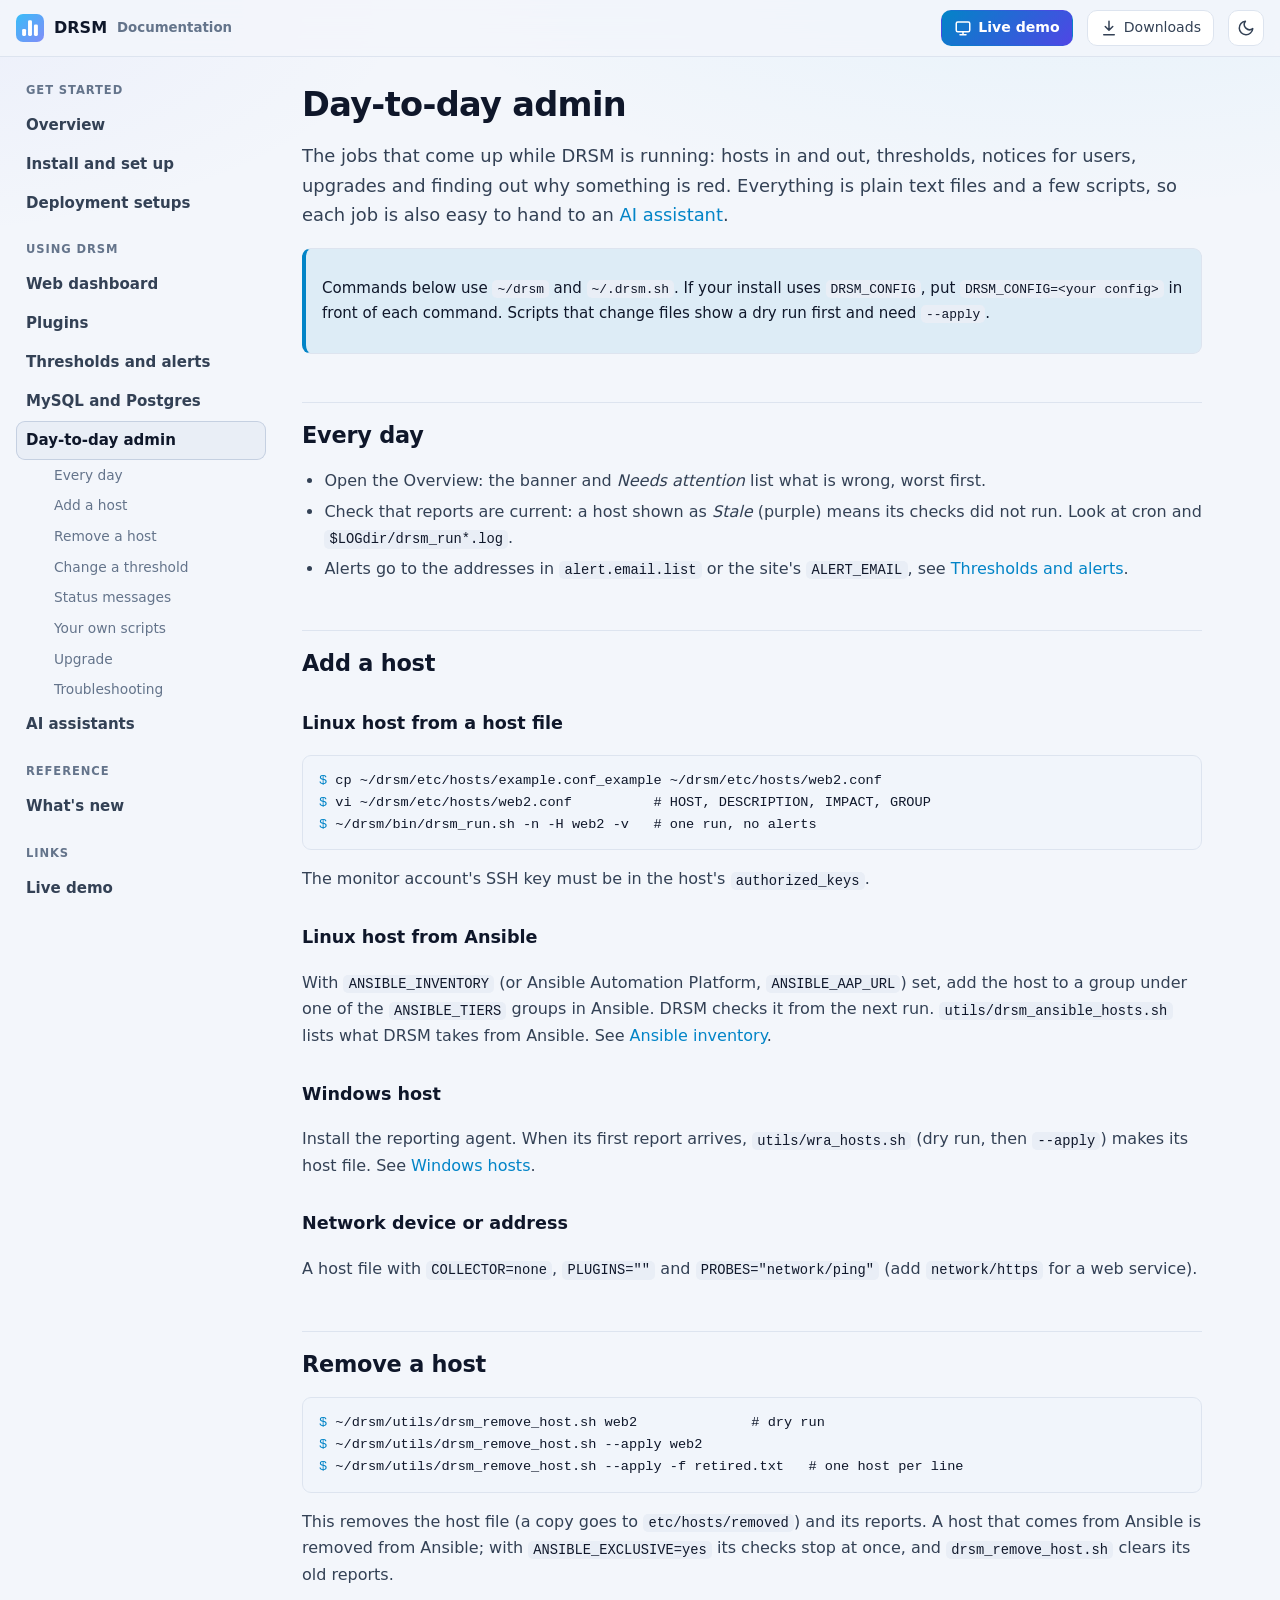
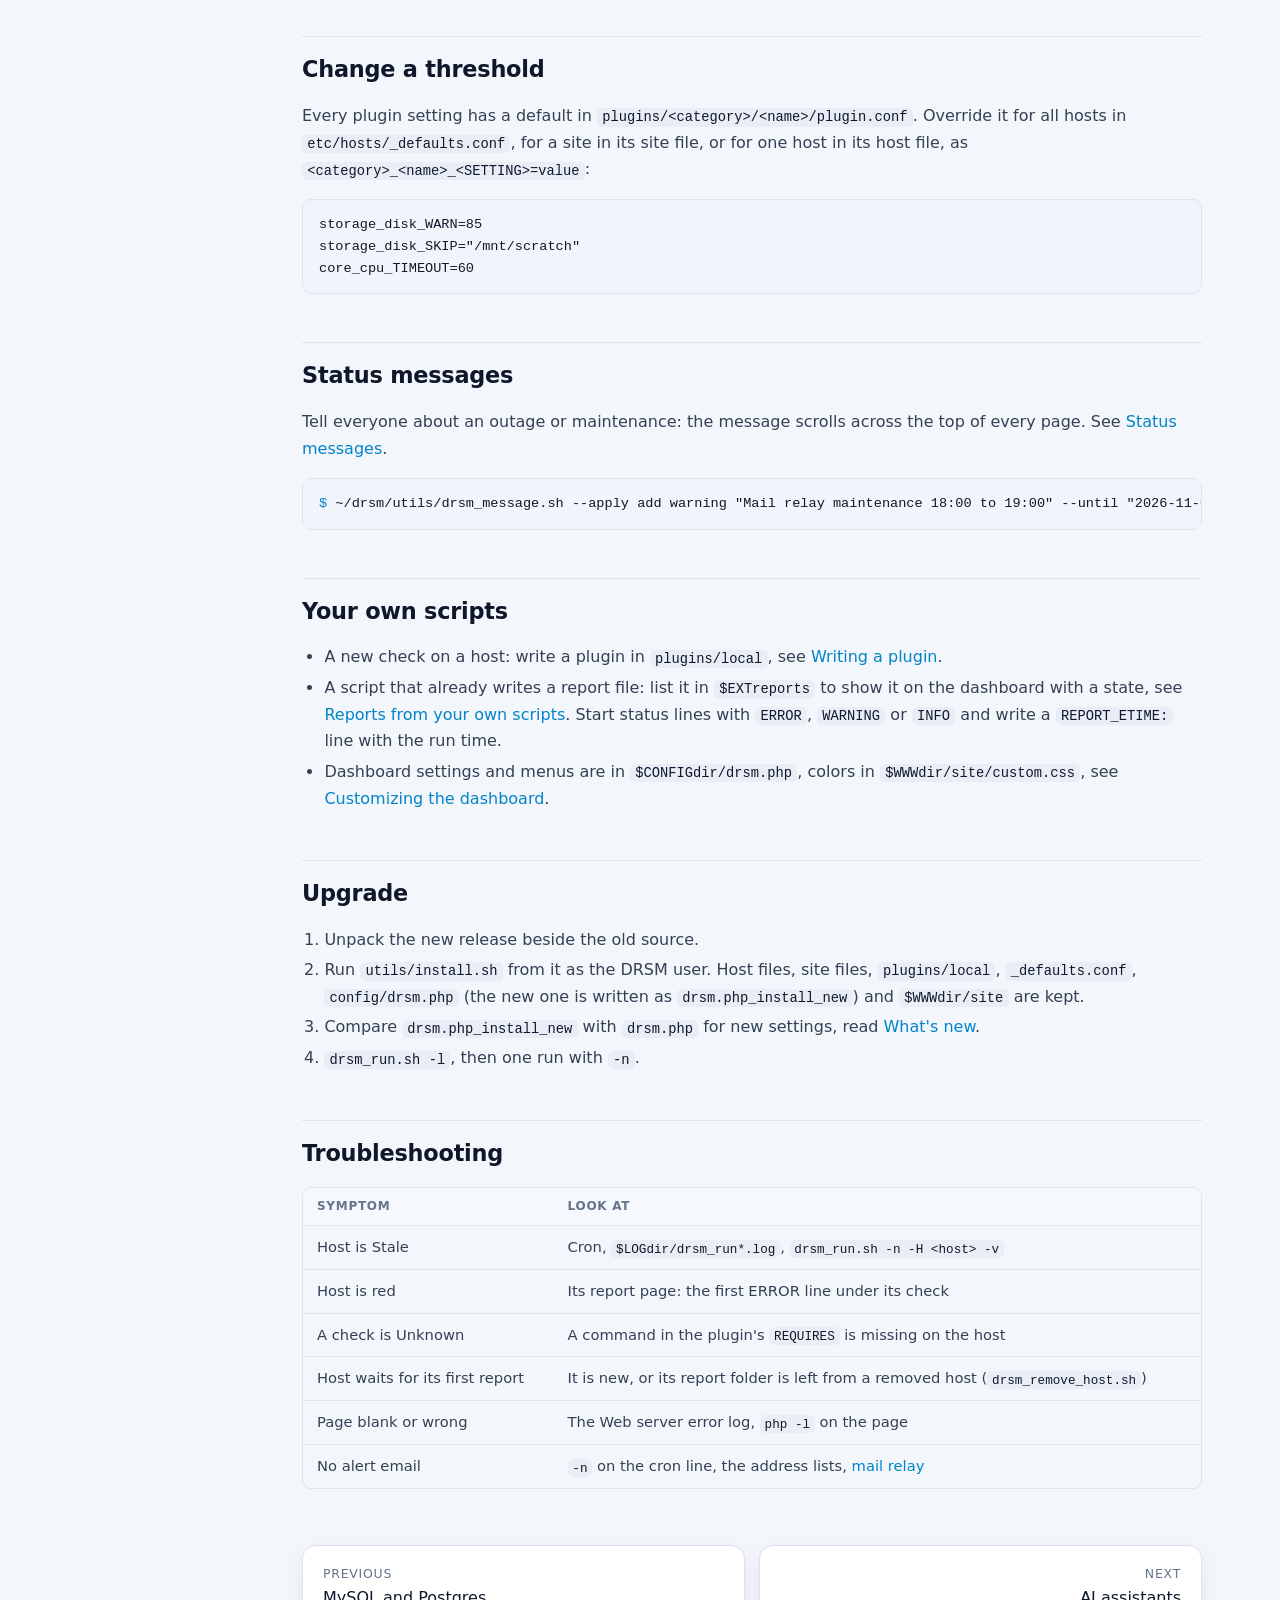
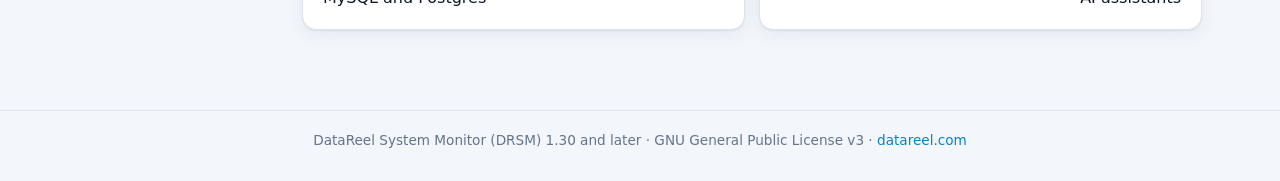
==== docs/admin.html @ ba851c66 "Docs: Day-to-day admin and AI assistants pages Co-Authored-By: Claude Opus 5.5 (1M context) <noreply" ====
<!DOCTYPE html>
<html lang="en">
<head>
<meta charset="utf-8">
<meta name="viewport" content="width=device-width, initial-scale=1">
<title>Day-to-day admin | DRSM Documentation</title>
<meta name="description" content="Add and remove hosts, change thresholds, post status messages, upgrade and troubleshoot a running DRSM.">
<link rel="icon" href="images/logo.svg" type="image/svg+xml">
<link rel="stylesheet" href="docs.css">
<script src="docs.js"></script>
</head>
<body>
<a class="skip" href="#main">Skip to content</a>
<header class="topbar">
  <div class="topbar-inner">
    <button class="tool icon-only menu-btn" type="button" data-action="menu" aria-label="Menu" aria-expanded="false"><svg class="icon" viewBox="0 0 24 24" fill="none" stroke="currentColor" stroke-width="2" stroke-linecap="round" aria-hidden="true"><path d="M4 6h16M4 12h16M4 18h16"/></svg></button>
    <a class="brand" href="index.html"><img src="images/logo.svg" alt="">DRSM <small>Documentation</small></a>
    <span class="spacer"></span>
    <a class="tool primary" href="https://datareel.com/drsm/dashboard/"><svg class="icon" viewBox="0 0 24 24" fill="none" stroke="currentColor" stroke-width="2" stroke-linecap="round" stroke-linejoin="round" aria-hidden="true"><rect x="3" y="4" width="18" height="13" rx="2"/><path d="M8 21h8M12 17v4"/></svg><span>Live demo</span></a>
    <a class="tool hide-sm" href="https://datareel.com/downloads/drsm/"><svg class="icon" viewBox="0 0 24 24" fill="none" stroke="currentColor" stroke-width="2" stroke-linecap="round" stroke-linejoin="round" aria-hidden="true"><path d="M12 3v12M7 10l5 5 5-5M5 21h14"/></svg><span>Downloads</span></a>
    <button class="tool icon-only" type="button" data-action="theme" aria-label="Switch light or dark theme"><svg class="icon sun" viewBox="0 0 24 24" fill="none" stroke="currentColor" stroke-width="2" stroke-linecap="round" aria-hidden="true"><circle cx="12" cy="12" r="4"/><path d="M12 2v2M12 20v2M4.93 4.93l1.41 1.41M17.66 17.66l1.41 1.41M2 12h2M20 12h2M4.93 19.07l1.41-1.41M17.66 6.34l1.41-1.41"/></svg><svg class="icon moon" viewBox="0 0 24 24" fill="none" stroke="currentColor" stroke-width="2" stroke-linecap="round" stroke-linejoin="round" aria-hidden="true"><path d="M21 12.8A9 9 0 1 1 11.2 3a7 7 0 0 0 9.8 9.8z"/></svg></button>
  </div>
</header>
<div class="layout">
  <nav class="sidebar" aria-label="Documentation">

    <h4>Get started</h4><a href="index.html">Overview</a><a href="install.html">Install and set up</a><a href="deployment.html">Deployment setups</a><h4>Using DRSM</h4><a href="dashboard.html">Web dashboard</a><a href="plugins.html">Plugins</a><a href="alerts.html">Thresholds and alerts</a><a href="databases.html">MySQL and Postgres</a><a href="admin.html" class="active" aria-current="page">Day-to-day admin</a><div class="toc"><a href="#daily">Every day</a><a href="#add">Add a host</a><a href="#remove">Remove a host</a><a href="#levels">Change a threshold</a><a href="#messages">Status messages</a><a href="#scripts">Your own scripts</a><a href="#upgrade">Upgrade</a><a href="#trouble">Troubleshooting</a></div><a href="ai-assistants.html">AI assistants</a><h4>Reference</h4><a href="changelog.html">What's new</a><h4>Links</h4><a href="https://datareel.com/drsm/dashboard/">Live demo</a><a href="https://datareel.com/downloads/drsm/">Downloads</a><a href="https://datareel.com/contact.php">Report an issue</a>
  
  </nav>
  <main class="content" id="main">
<h1>Day-to-day admin</h1>
<p class="lead">The jobs that come up while DRSM is running: hosts in and out, thresholds, notices for users, upgrades and finding out why something is red. Everything is plain text files and a few scripts, so each job is also easy to hand to an <a href="ai-assistants.html">AI assistant</a>.</p>
<div class="callout"><p>Commands below use <code>~/drsm</code> and <code>~/.drsm.sh</code>. If your install uses <code>DRSM_CONFIG</code>, put <code>DRSM_CONFIG=&lt;your config&gt;</code> in front of each command. Scripts that change files show a dry run first and need <code>--apply</code>.</p></div>

<h2 id="daily">Every day</h2>
<ul>
<li>Open the Overview: the banner and <em>Needs attention</em> list what is wrong, worst first.</li>
<li>Check that reports are current: a host shown as <em>Stale</em> (purple) means its checks did not run. Look at cron and <code>$LOGdir/drsm_run*.log</code>.</li>
<li>Alerts go to the addresses in <code>alert.email.list</code> or the site's <code>ALERT_EMAIL</code>, see <a href="alerts.html">Thresholds and alerts</a>.</li>
</ul>

<h2 id="add">Add a host</h2>
<h3>Linux host from a host file</h3>
<pre><code><span class="p">$ </span>cp ~/drsm/etc/hosts/example.conf_example ~/drsm/etc/hosts/web2.conf
<span class="p">$ </span>vi ~/drsm/etc/hosts/web2.conf          # HOST, DESCRIPTION, IMPACT, GROUP
<span class="p">$ </span>~/drsm/bin/drsm_run.sh -n -H web2 -v   # one run, no alerts</code></pre>
<p>The monitor account's SSH key must be in the host's <code>authorized_keys</code>.</p>
<h3>Linux host from Ansible</h3>
<p>With <code>ANSIBLE_INVENTORY</code> (or Ansible Automation Platform, <code>ANSIBLE_AAP_URL</code>) set, add the host to a group under one of the <code>ANSIBLE_TIERS</code> groups in Ansible. DRSM checks it from the next run. <code>utils/drsm_ansible_hosts.sh</code> lists what DRSM takes from Ansible. See <a href="plugins.html#ansible">Ansible inventory</a>.</p>
<h3>Windows host</h3>
<p>Install the reporting agent. When its first report arrives, <code>utils/wra_hosts.sh</code> (dry run, then <code>--apply</code>) makes its host file. See <a href="plugins.html#windows">Windows hosts</a>.</p>
<h3>Network device or address</h3>
<p>A host file with <code>COLLECTOR=none</code>, <code>PLUGINS=""</code> and <code>PROBES="network/ping"</code> (add <code>network/https</code> for a web service).</p>

<h2 id="remove">Remove a host</h2>
<pre><code><span class="p">$ </span>~/drsm/utils/drsm_remove_host.sh web2              # dry run
<span class="p">$ </span>~/drsm/utils/drsm_remove_host.sh --apply web2
<span class="p">$ </span>~/drsm/utils/drsm_remove_host.sh --apply -f retired.txt   # one host per line</code></pre>
<p>This removes the host file (a copy goes to <code>etc/hosts/removed</code>) and its reports. A host that comes from Ansible is removed from Ansible; with <code>ANSIBLE_EXCLUSIVE=yes</code> its checks stop at once, and <code>drsm_remove_host.sh</code> clears its old reports.</p>

<h2 id="levels">Change a threshold</h2>
<p>Every plugin setting has a default in <code>plugins/&lt;category&gt;/&lt;name&gt;/plugin.conf</code>. Override it for all hosts in <code>etc/hosts/_defaults.conf</code>, for a site in its site file, or for one host in its host file, as <code>&lt;category&gt;_&lt;name&gt;_&lt;SETTING&gt;=value</code>:</p>
<pre><code>storage_disk_WARN=85
storage_disk_SKIP="/mnt/scratch"
core_cpu_TIMEOUT=60</code></pre>

<h2 id="messages">Status messages</h2>
<p>Tell everyone about an outage or maintenance: the message scrolls across the top of every page. See <a href="dashboard.html#messages">Status messages</a>.</p>
<pre><code><span class="p">$ </span>~/drsm/utils/drsm_message.sh --apply add warning "Mail relay maintenance 18:00 to 19:00" --until "2026-11-03 19:00"</code></pre>

<h2 id="scripts">Your own scripts</h2>
<ul>
<li>A new check on a host: write a plugin in <code>plugins/local</code>, see <a href="plugins.html#writing">Writing a plugin</a>.</li>
<li>A script that already writes a report file: list it in <code>$EXTreports</code> to show it on the dashboard with a state, see <a href="dashboard.html#extreports">Reports from your own scripts</a>. Start status lines with <code>ERROR</code>, <code>WARNING</code> or <code>INFO</code> and write a <code>REPORT_ETIME:</code> line with the run time.</li>
<li>Dashboard settings and menus are in <code>$CONFIGdir/drsm.php</code>, colors in <code>$WWWdir/site/custom.css</code>, see <a href="dashboard.html#customize">Customizing the dashboard</a>.</li>
</ul>

<h2 id="upgrade">Upgrade</h2>
<ol>
<li>Unpack the new release beside the old source.</li>
<li>Run <code>utils/install.sh</code> from it as the DRSM user. Host files, site files, <code>plugins/local</code>, <code>_defaults.conf</code>, <code>config/drsm.php</code> (the new one is written as <code>drsm.php_install_new</code>) and <code>$WWWdir/site</code> are kept.</li>
<li>Compare <code>drsm.php_install_new</code> with <code>drsm.php</code> for new settings, read <a href="changelog.html">What's new</a>.</li>
<li><code>drsm_run.sh -l</code>, then one run with <code>-n</code>.</li>
</ol>

<h2 id="trouble">Troubleshooting</h2>
<div class="table-wrap"><table><thead><tr><th>Symptom</th><th>Look at</th></tr></thead><tbody>
<tr><td>Host is Stale</td><td>Cron, <code>$LOGdir/drsm_run*.log</code>, <code>drsm_run.sh -n -H &lt;host&gt; -v</code></td></tr>
<tr><td>Host is red</td><td>Its report page: the first ERROR line under its check</td></tr>
<tr><td>A check is Unknown</td><td>A command in the plugin's <code>REQUIRES</code> is missing on the host</td></tr>
<tr><td>Host waits for its first report</td><td>It is new, or its report folder is left from a removed host (<code>drsm_remove_host.sh</code>)</td></tr>
<tr><td>Page blank or wrong</td><td>The Web server error log, <code>php -l</code> on the page</td></tr>
<tr><td>No alert email</td><td><code>-n</code> on the cron line, the address lists, <a href="alerts.html#relay">mail relay</a></td></tr>
</tbody></table></div>
<nav class="pager" aria-label="Previous and next page"><a class="card prev" href="databases.html"><small>Previous</small>MySQL and Postgres</a><a class="card next" href="ai-assistants.html"><small>Next</small>AI assistants</a></nav>
  </main>
</div>
<footer class="foot">DataReel System Monitor (DRSM) 1.30 and later &middot; GNU General Public License v3 &middot; <a href="https://datareel.com/info_drsm.php">datareel.com</a></footer>
</body>
</html>
---- docs/docs.css ----
/*
 * DataReel System Monitor (DRSM) documentation styles.
 * Same colors and look as the Web dashboard (www/css/drsm.css), with
 * no external fonts or scripts, so the docs read offline.
 */

/* ---------- Tokens ---------- */

:root {
  --bg: #0b1120;
  --surface: #131c31;
  --surface-2: #1a2540;
  --surface-3: #22304f;
  --border: #26334f;
  --border-strong: #34446a;
  --text: #e6ebf5;
  --text-2: #a7b2c8;
  --muted: #7d89a3;
  --accent: #38bdf8;
  --accent-2: #818cf8;
  --ok: #22c55e;
  --ok-bg: rgba(34, 197, 94, .14);
  --ok-ink: #4ade80;
  --warn: #f59e0b;
  --warn-bg: rgba(245, 158, 11, .15);
  --warn-ink: #fbbf24;
  --err: #ef4444;
  --err-bg: rgba(239, 68, 68, .16);
  --err-ink: #f87171;
  --info-bg: rgba(56, 189, 248, .12);
  --code-bg: #0d1528;
  --shadow: 0 1px 2px rgba(0, 0, 0, .3), 0 8px 24px rgba(0, 0, 0, .25);
  --radius: 14px;
  --radius-sm: 9px;
  --font: system-ui, -apple-system, "Segoe UI", Roboto, "Helvetica Neue", Arial, "Noto Sans", sans-serif;
  --mono: ui-monospace, SFMono-Regular, Menlo, Consolas, "Liberation Mono", monospace;
  --gutter: 16px;
  --side: 250px;
  color-scheme: dark;
}

:root[data-theme="light"] {
  --bg: #f3f6fb;
  --surface: #ffffff;
  --surface-2: #f5f8fc;
  --surface-3: #e9eef6;
  --border: #dde4ef;
  --border-strong: #c5d0e1;
  --text: #0f172a;
  --text-2: #334155;
  --muted: #64748b;
  --accent: #0284c7;
  --accent-2: #4f46e5;
  --ok-ink: #15803d;
  --ok-bg: rgba(34, 197, 94, .13);
  --warn-ink: #b45309;
  --warn-bg: rgba(245, 158, 11, .16);
  --err-ink: #b91c1c;
  --err-bg: rgba(239, 68, 68, .12);
  --info-bg: rgba(2, 132, 199, .09);
  --code-bg: #f1f5fb;
  --shadow: 0 1px 2px rgba(15, 23, 42, .06), 0 6px 20px rgba(15, 23, 42, .06);
  color-scheme: light;
}

@media (prefers-color-scheme: light) {
  :root:not([data-theme="dark"]) {
    --bg: #f3f6fb;
    --surface: #ffffff;
    --surface-2: #f5f8fc;
    --surface-3: #e9eef6;
    --border: #dde4ef;
    --border-strong: #c5d0e1;
    --text: #0f172a;
    --text-2: #334155;
    --muted: #64748b;
    --accent: #0284c7;
    --accent-2: #4f46e5;
    --ok-ink: #15803d;
    --ok-bg: rgba(34, 197, 94, .13);
    --warn-ink: #b45309;
    --warn-bg: rgba(245, 158, 11, .16);
    --err-ink: #b91c1c;
    --err-bg: rgba(239, 68, 68, .12);
    --info-bg: rgba(2, 132, 199, .09);
    --code-bg: #f1f5fb;
    --shadow: 0 1px 2px rgba(15, 23, 42, .06), 0 6px 20px rgba(15, 23, 42, .06);
    color-scheme: light;
  }
}

/* ---------- Base ---------- */

*, *::before, *::after { box-sizing: border-box; }
html { -webkit-text-size-adjust: 100%; scroll-behavior: smooth; scroll-padding-top: 76px; }
body {
  margin: 0;
  background:
    radial-gradient(1200px 500px at 85% -10%, rgba(56, 189, 248, .08), transparent 60%),
    radial-gradient(900px 400px at -10% 0%, rgba(129, 140, 248, .07), transparent 60%),
    var(--bg);
  background-attachment: fixed;
  color: var(--text);
  font: 16px/1.65 var(--font);
  -webkit-font-smoothing: antialiased;
}
a { color: var(--accent); text-decoration: none; }
a:hover { text-decoration: underline; }
:focus-visible { outline: 2px solid var(--accent); outline-offset: 2px; border-radius: 6px; }
.skip { position: absolute; left: -999px; top: 8px; z-index: 50; background: var(--accent); color: #fff; padding: 8px 12px; border-radius: 8px; }
.skip:focus { left: 8px; }
.icon { width: 18px; height: 18px; flex: none; }

/* ---------- Top bar ---------- */

.topbar {
  position: sticky; top: 0; z-index: 30;
  background: color-mix(in srgb, var(--bg) 82%, transparent);
  -webkit-backdrop-filter: saturate(1.4) blur(12px);
  backdrop-filter: saturate(1.4) blur(12px);
  border-bottom: 1px solid var(--border);
}
@supports not (background: color-mix(in srgb, red, blue)) { .topbar { background: var(--bg); } }
.topbar-inner {
  max-width: 1320px; margin: 0 auto;
  padding: 10px var(--gutter);
  display: flex; align-items: center; gap: 14px;
}
.brand { display: flex; align-items: center; gap: 10px; color: var(--text); font-weight: 700; white-space: nowrap; }
.brand:hover { text-decoration: none; }
.brand img { width: 28px; height: 28px; }
.brand small { color: var(--muted); font-weight: 550; }
.spacer { flex: 1; }
.tool {
  display: inline-flex; align-items: center; gap: 6px;
  height: 36px; padding: 0 12px; border-radius: 10px;
  border: 1px solid var(--border); background: var(--surface);
  color: var(--text-2); font: inherit; font-size: .88rem; cursor: pointer; white-space: nowrap;
}
.tool:hover { color: var(--text); border-color: var(--border-strong); text-decoration: none; }
.tool.icon-only { width: 36px; padding: 0; justify-content: center; }
.tool.primary { background: linear-gradient(135deg, var(--accent), var(--accent-2)); border-color: transparent; color: #fff; font-weight: 600; }
:root[data-theme="light"] [data-action="theme"] .sun,
:root:not([data-theme="light"]) [data-action="theme"] .moon { display: none; }
.menu-btn { display: none; }

/* ---------- Layout ---------- */

.layout {
  max-width: 1320px; margin: 0 auto;
  padding: 0 var(--gutter);
  display: grid; grid-template-columns: var(--side) minmax(0, 1fr); gap: 36px;
}
.sidebar {
  position: sticky; top: 57px; align-self: start;
  max-height: calc(100vh - 57px); overflow-y: auto;
  padding: 24px 0 40px;
}
.sidebar h4 { margin: 18px 10px 6px; font-size: .72rem; letter-spacing: .08em; text-transform: uppercase; color: var(--muted); }
.sidebar h4:first-child { margin-top: 0; }
.sidebar a {
  display: flex; align-items: center; gap: 10px;
  padding: 7px 10px; border-radius: 9px;
  color: var(--text-2); font-size: .94rem; font-weight: 550;
}
.sidebar a:hover { background: var(--surface-2); color: var(--text); text-decoration: none; }
.sidebar a.active { background: var(--surface-3); color: var(--text); box-shadow: inset 0 0 0 1px var(--border-strong); }
.sidebar .toc a { padding: 4px 10px 4px 38px; font-size: .86rem; font-weight: 450; color: var(--muted); }
.sidebar .toc a:hover { color: var(--text); background: none; }

.content { min-width: 0; padding: 28px 0 60px; max-width: 900px; }
.content > * + * { margin-top: 16px; }
.content h1 { font-size: 2.1rem; line-height: 1.2; letter-spacing: -.02em; margin: 0; }
.content h2 {
  font-size: 1.4rem; line-height: 1.3; letter-spacing: -.01em;
  margin-top: 48px; padding-top: 18px; border-top: 1px solid var(--border);
}
.content h3 { font-size: 1.1rem; margin-top: 30px; }
.content h2 a.anchor, .content h3 a.anchor { color: var(--muted); opacity: 0; margin-left: 8px; font-weight: 400; }
.content h2:hover a.anchor, .content h3:hover a.anchor { opacity: 1; }
.lead { font-size: 1.12rem; color: var(--text-2); }
.content p, .content li { color: var(--text-2); }
.content strong { color: var(--text); }
.content ul, .content ol { padding-left: 1.4em; }
.content li + li { margin-top: 4px; }

/* ---------- Code ---------- */

code { font-family: var(--mono); font-size: .86em; background: var(--surface-3); color: var(--text); padding: .12em .38em; border-radius: 5px; }
pre {
  position: relative;
  margin: 16px 0 0; padding: 14px 16px;
  background: var(--code-bg); border: 1px solid var(--border); border-radius: var(--radius-sm);
  overflow-x: auto; font: .85rem/1.6 var(--mono); color: var(--text);
}
pre code { background: none; padding: 0; font-size: inherit; color: inherit; }
pre .c { color: var(--muted); }
pre .p { color: var(--accent); user-select: none; }
pre .r { color: var(--err-ink); user-select: none; }
.copy {
  position: absolute; top: 8px; right: 8px;
  padding: 3px 9px; border-radius: 7px; border: 1px solid var(--border);
  background: var(--surface); color: var(--muted); font: .75rem var(--font); cursor: pointer;
  opacity: 0; transition: opacity .15s;
}
pre:hover .copy, .copy:focus { opacity: 1; }

/* ---------- Tables ---------- */

.table-wrap { overflow-x: auto; border: 1px solid var(--border); border-radius: var(--radius-sm); margin-top: 16px; }
table { width: 100%; border-collapse: collapse; font-size: .92rem; }
th, td { padding: 9px 14px; text-align: left; vertical-align: top; border-bottom: 1px solid var(--border); }
th { background: var(--surface-2); color: var(--muted); font-size: .75rem; letter-spacing: .06em; text-transform: uppercase; font-weight: 650; white-space: nowrap; }
td { color: var(--text-2); }
tr:last-child td { border-bottom: 0; }
td code { white-space: nowrap; }

/* ---------- Components ---------- */

.card {
  background: var(--surface); border: 1px solid var(--border);
  border-radius: var(--radius); box-shadow: var(--shadow); padding: 18px 20px;
}
.grid { display: grid; gap: 14px; grid-template-columns: repeat(auto-fit, minmax(240px, 1fr)); margin-top: 18px; }
.grid .card h3 { margin: 0 0 6px; display: flex; align-items: center; gap: 10px; }
.grid .card p { font-size: .93rem; }
a.card { display: block; color: inherit; transition: border-color .15s, transform .15s; }
a.card:hover { text-decoration: none; border-color: var(--border-strong); transform: translateY(-1px); }
.badge {
  display: inline-flex; align-items: center; gap: 6px;
  padding: 2px 10px; border-radius: 999px; font-size: .78rem; font-weight: 650;
  background: var(--surface-3); color: var(--text-2); white-space: nowrap;
}
.badge::before { content: ""; width: 7px; height: 7px; border-radius: 50%; background: currentColor; }
.badge.ok { background: var(--ok-bg); color: var(--ok-ink); }
.badge.warn { background: var(--warn-bg); color: var(--warn-ink); }
.badge.err { background: var(--err-bg); color: var(--err-ink); }
.badge.new { background: var(--info-bg); color: var(--accent); }

.callout {
  border: 1px solid var(--border); border-left: 4px solid var(--accent);
  background: var(--info-bg); border-radius: var(--radius-sm);
  padding: 12px 16px; font-size: .94rem;
}
.callout.warn { border-left-color: var(--warn); background: var(--warn-bg); }
.callout.err { border-left-color: var(--err); background: var(--err-bg); }
.callout.ok { border-left-color: var(--ok); background: var(--ok-bg); }
.callout p { color: var(--text); }
.callout > * + * { margin-top: 8px; }
.callout pre { margin-top: 10px; }

.hero {
  position: relative; overflow: hidden;
  border: 1px solid var(--border); border-radius: calc(var(--radius) + 4px);
  background:
    radial-gradient(600px 300px at 100% 0%, rgba(129, 140, 248, .18), transparent 70%),
    radial-gradient(500px 260px at 0% 100%, rgba(56, 189, 248, .14), transparent 70%),
    var(--surface);
  padding: 34px 32px; box-shadow: var(--shadow);
}
.hero h1 { font-size: 2.4rem; }
.hero .lead { margin-top: 10px; max-width: 640px; }
.hero .actions { display: flex; flex-wrap: wrap; gap: 10px; margin-top: 22px; }
.hero .actions .tool { height: 42px; padding: 0 16px; font-size: .95rem; }

figure { margin: 20px 0 0; }
figure img {
  display: block; width: 100%; height: auto;
  border: 1px solid var(--border); border-radius: var(--radius); box-shadow: var(--shadow);
  background: var(--surface);
}
figcaption { margin-top: 8px; font-size: .86rem; color: var(--muted); text-align: center; }
.shots { display: grid; gap: 16px; grid-template-columns: repeat(auto-fit, minmax(300px, 1fr)); }
.shots.phone { grid-template-columns: minmax(0, 1fr) 220px; align-items: start; }

.steps { counter-reset: step; list-style: none; padding: 0 !important; }
.steps > li { position: relative; padding-left: 44px; margin-top: 18px !important; }
.steps > li::before {
  counter-increment: step; content: counter(step);
  position: absolute; left: 0; top: 0;
  width: 30px; height: 30px; border-radius: 50%;
  display: grid; place-items: center;
  background: linear-gradient(135deg, var(--accent), var(--accent-2)); color: #fff;
  font-weight: 700; font-size: .88rem;
}
.steps > li > strong:first-child { display: block; }

.diagram { width: 100%; height: auto; margin-top: 18px; }
.diagram .box { fill: var(--surface-2); stroke: var(--border-strong); stroke-width: 1.5; }
.diagram .box.hi { stroke: var(--accent); }
.diagram .box.alt { stroke: var(--accent-2); }
.diagram .t { fill: var(--text); font: 600 14px var(--font); }
.diagram .s { fill: var(--muted); font: 12px var(--font); }
.diagram .m { fill: var(--text-2); font: 12px var(--mono); }
.diagram .ln { stroke: var(--border-strong); stroke-width: 1.6; fill: none; }
.diagram .ln.hi { stroke: var(--accent); }
.diagram .ln.alt { stroke: var(--accent-2); stroke-dasharray: 5 4; }
.diagram .ah { fill: var(--border-strong); }
.diagram .ah.hi { fill: var(--accent); }
.diagram .ah.alt { fill: var(--accent-2); }
.diagram .lbl { fill: var(--text-2); font: 11.5px var(--font); }

.timeline { list-style: none; padding: 0 !important; border-left: 2px solid var(--border); margin-left: 8px; }
.timeline > li { position: relative; padding: 0 0 6px 24px; margin-top: 22px !important; }
.timeline > li::before {
  content: ""; position: absolute; left: -8px; top: 6px;
  width: 14px; height: 14px; border-radius: 50%;
  background: var(--bg); border: 3px solid var(--accent);
}
.timeline h3 { margin: 0 !important; display: flex; flex-wrap: wrap; align-items: center; gap: 10px; }
.timeline .meta { font-size: .85rem; color: var(--muted); }

.pager { display: flex; justify-content: space-between; gap: 14px; margin-top: 56px !important; }
.pager a { flex: 1; max-width: 50%; }
.pager a.next { text-align: right; margin-left: auto; }
.pager small { display: block; color: var(--muted); font-size: .78rem; text-transform: uppercase; letter-spacing: .06em; }

.foot {
  border-top: 1px solid var(--border); margin-top: 20px;
  padding: 18px var(--gutter) 30px; text-align: center; color: var(--muted); font-size: .85rem;
}

/* ---------- Small screens ---------- */

@media (max-width: 900px) {
  .layout { grid-template-columns: minmax(0, 1fr); gap: 0; }
  .menu-btn { display: inline-flex; }
  .sidebar {
    display: none; position: fixed; inset: 57px 0 0 0; z-index: 25;
    max-height: none; padding: 18px var(--gutter) 40px;
    background: var(--bg); border-top: 1px solid var(--border);
  }
  :root.nav-open .sidebar { display: block; }
  :root.nav-open body { overflow: hidden; }
  .content { padding-top: 20px; }
  .content h1, .hero h1 { font-size: 1.75rem; }
  .hero { padding: 24px 20px; }
  .brand small, .hide-sm { display: none; }
  .shots.phone { grid-template-columns: minmax(0, 1fr); }
  .shots.phone figure:last-child { max-width: 260px; margin-left: auto; margin-right: auto; }
  .pager { flex-direction: column; }
  .pager a { max-width: none; }
}

@media print {
  .topbar, .sidebar, .copy, .pager { display: none !important; }
  .layout { display: block; }
  body { background: #fff; color: #000; }
}
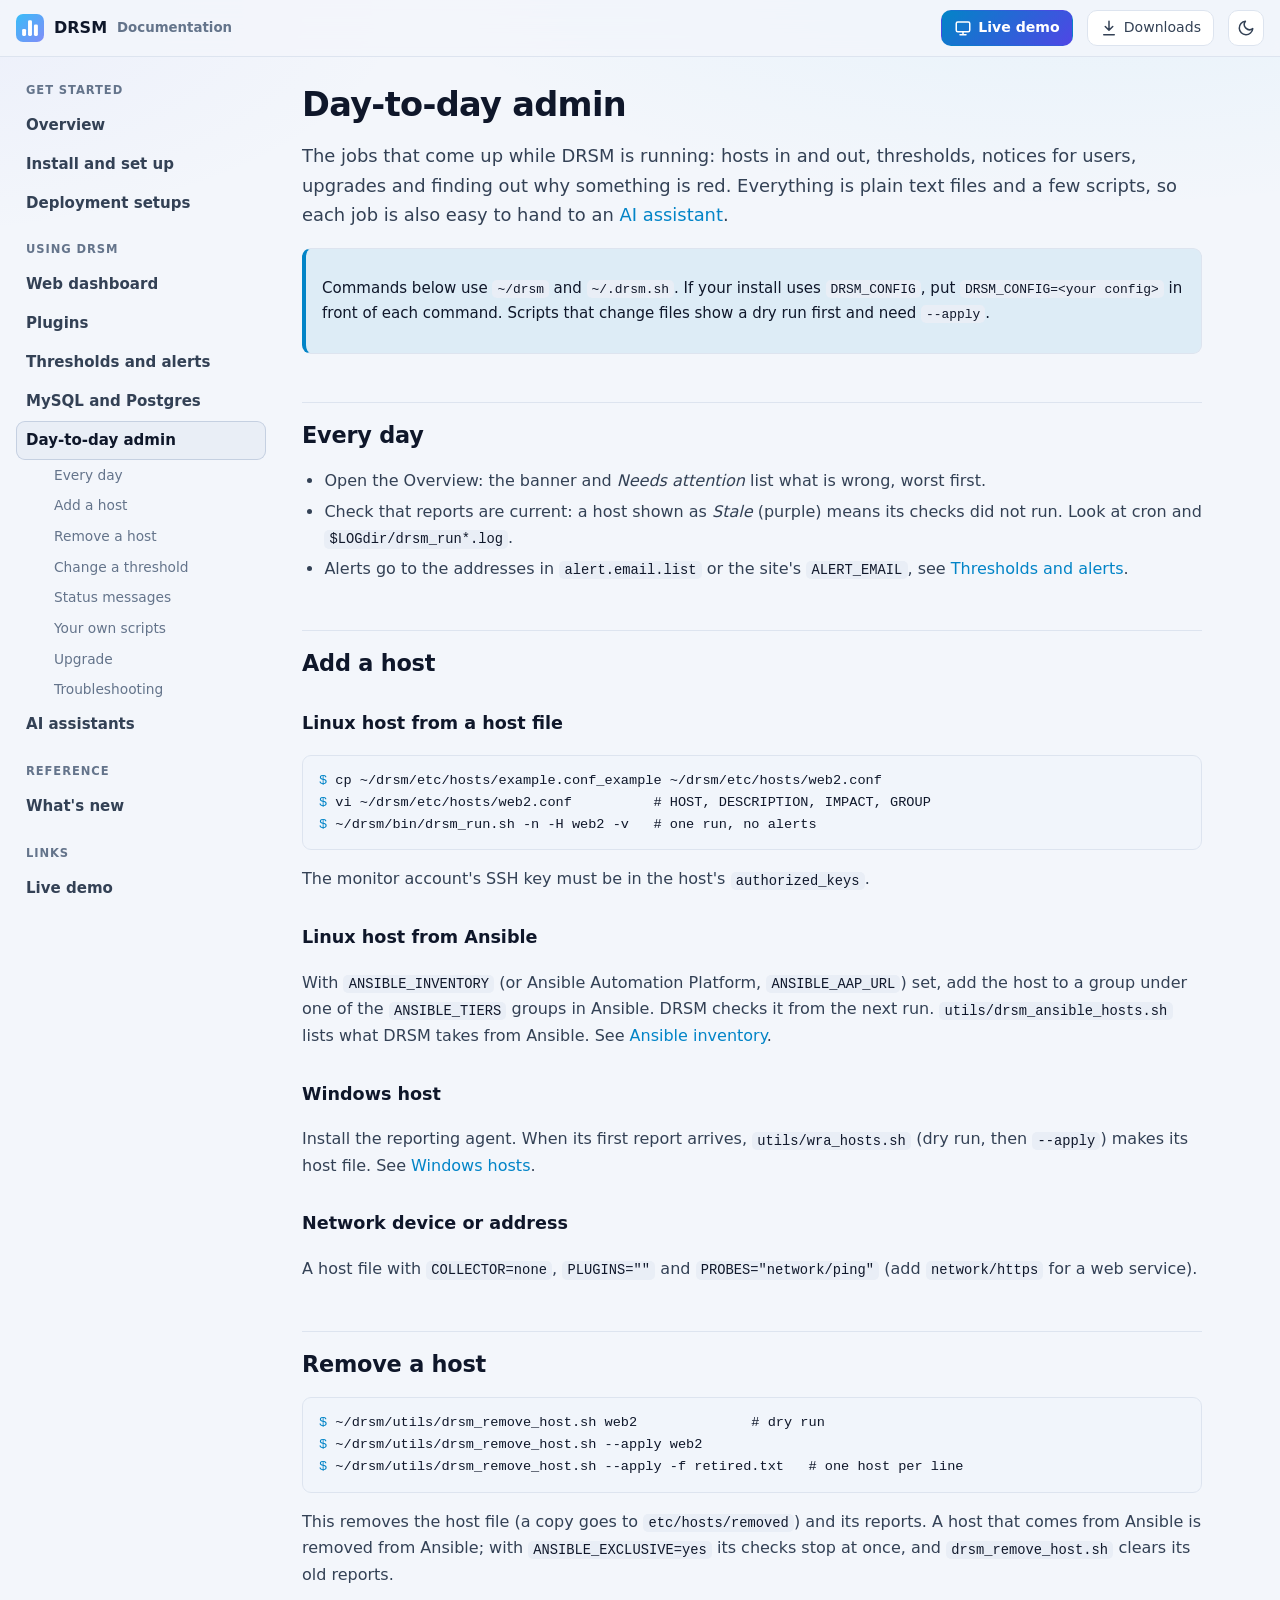
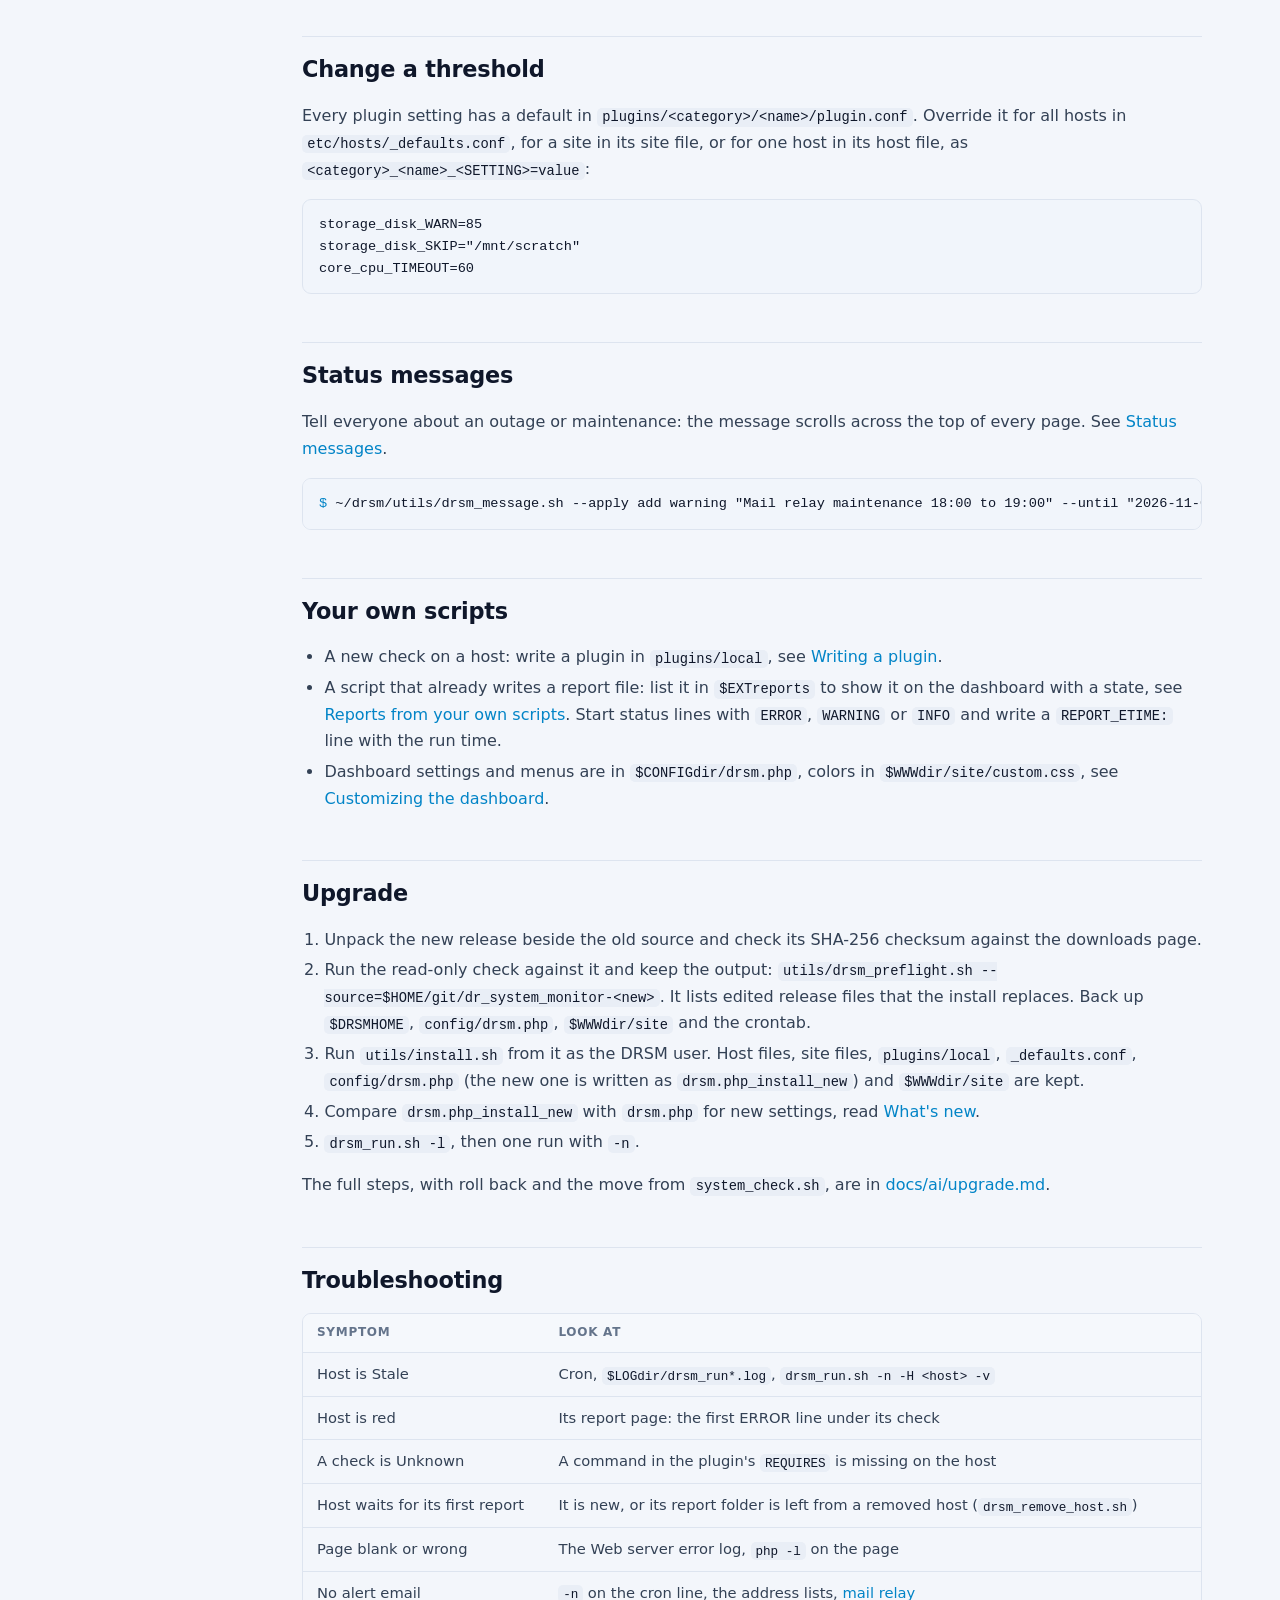
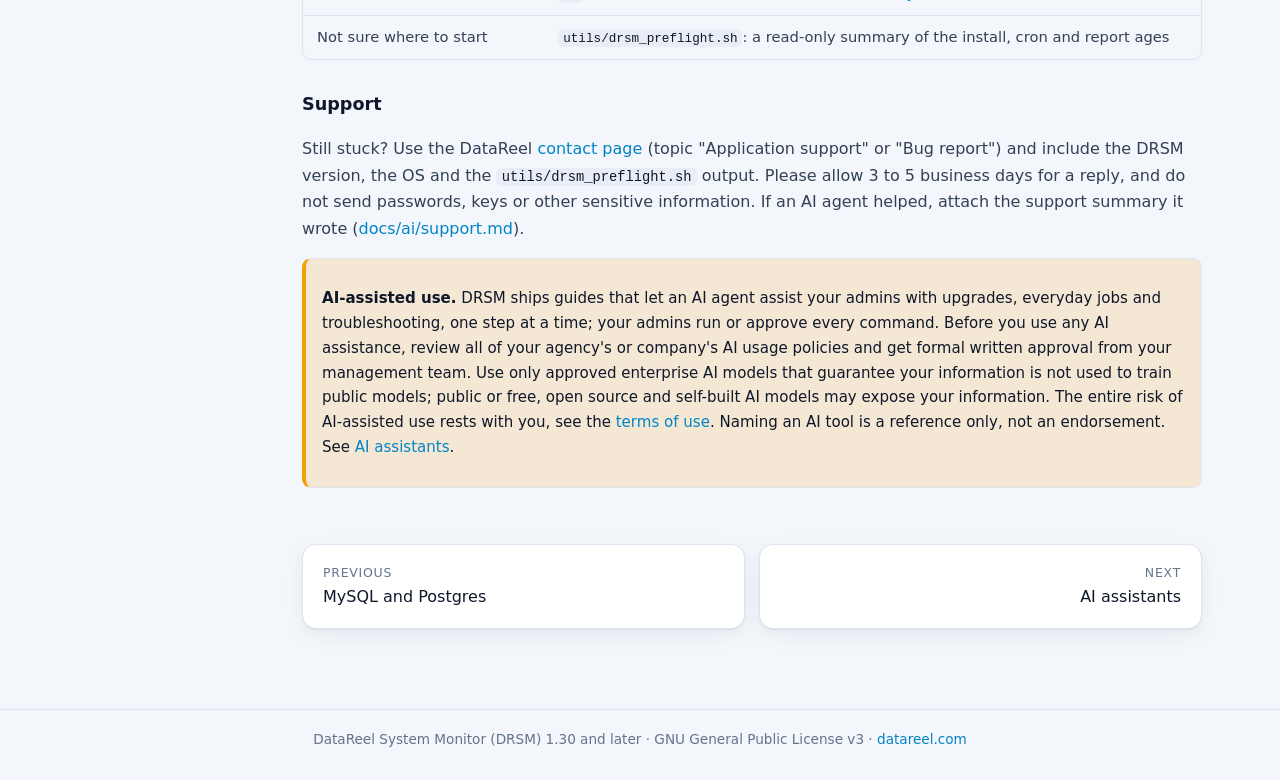
==== commit d2572ec1: "DRSM 1.34 docs: AI-assisted guides follow the DataReel AI-assisted guide AGENTS.md, GEMINI.md, CLAUD" ====
--- a/docs/admin.html
+++ b/docs/admin.html
@@ -77,11 +77,13 @@
 
 <h2 id="upgrade">Upgrade</h2>
 <ol>
-<li>Unpack the new release beside the old source.</li>
+<li>Unpack the new release beside the old source and check its SHA-256 checksum against the downloads page.</li>
+<li>Run the read-only check against it and keep the output: <code>utils/drsm_preflight.sh --source=$HOME/git/dr_system_monitor-&lt;new&gt;</code>. It lists edited release files that the install replaces. Back up <code>$DRSMHOME</code>, <code>config/drsm.php</code>, <code>$WWWdir/site</code> and the crontab.</li>
 <li>Run <code>utils/install.sh</code> from it as the DRSM user. Host files, site files, <code>plugins/local</code>, <code>_defaults.conf</code>, <code>config/drsm.php</code> (the new one is written as <code>drsm.php_install_new</code>) and <code>$WWWdir/site</code> are kept.</li>
 <li>Compare <code>drsm.php_install_new</code> with <code>drsm.php</code> for new settings, read <a href="changelog.html">What's new</a>.</li>
 <li><code>drsm_run.sh -l</code>, then one run with <code>-n</code>.</li>
 </ol>
+<p>The full steps, with roll back and the move from <code>system_check.sh</code>, are in <a href="ai/upgrade.md">docs/ai/upgrade.md</a>.</p>
 
 <h2 id="trouble">Troubleshooting</h2>
 <div class="table-wrap"><table><thead><tr><th>Symptom</th><th>Look at</th></tr></thead><tbody>
@@ -91,7 +93,14 @@
 <tr><td>Host waits for its first report</td><td>It is new, or its report folder is left from a removed host (<code>drsm_remove_host.sh</code>)</td></tr>
 <tr><td>Page blank or wrong</td><td>The Web server error log, <code>php -l</code> on the page</td></tr>
 <tr><td>No alert email</td><td><code>-n</code> on the cron line, the address lists, <a href="alerts.html#relay">mail relay</a></td></tr>
+<tr><td>Not sure where to start</td><td><code>utils/drsm_preflight.sh</code>: a read-only summary of the install, cron and report ages</td></tr>
 </tbody></table></div>
+<h3 id="support">Support</h3>
+<p>Still stuck? Use the DataReel <a href="https://datareel.com/contact.php">contact page</a> (topic "Application support" or "Bug report") and include the DRSM version, the OS and the <code>utils/drsm_preflight.sh</code> output. Please allow 3 to 5 business days for a reply, and do not send passwords, keys or other sensitive information. If an AI agent helped, attach the support summary it wrote (<a href="ai/support.md">docs/ai/support.md</a>).</p>
+<div class="callout warn" id="ai-use">
+<p><strong>AI-assisted use.</strong> DRSM ships guides that let an AI agent assist your admins with upgrades, everyday jobs and troubleshooting, one step at a time; your admins run or approve every command. Before you use any AI assistance, review all of your agency's or company's AI usage policies and get formal written approval from your management team. Use only approved enterprise AI models that guarantee your information is not used to train public models; public or free, open source and self-built AI models may expose your information. The entire risk of AI-assisted use rests with you, see the <a href="https://datareel.com/terms.php#ai-assisted">terms of use</a>. Naming an AI tool is a reference only, not an endorsement. See <a href="ai-assistants.html">AI assistants</a>.</p>
+</div>
+
 <nav class="pager" aria-label="Previous and next page"><a class="card prev" href="databases.html"><small>Previous</small>MySQL and Postgres</a><a class="card next" href="ai-assistants.html"><small>Next</small>AI assistants</a></nav>
   </main>
 </div>
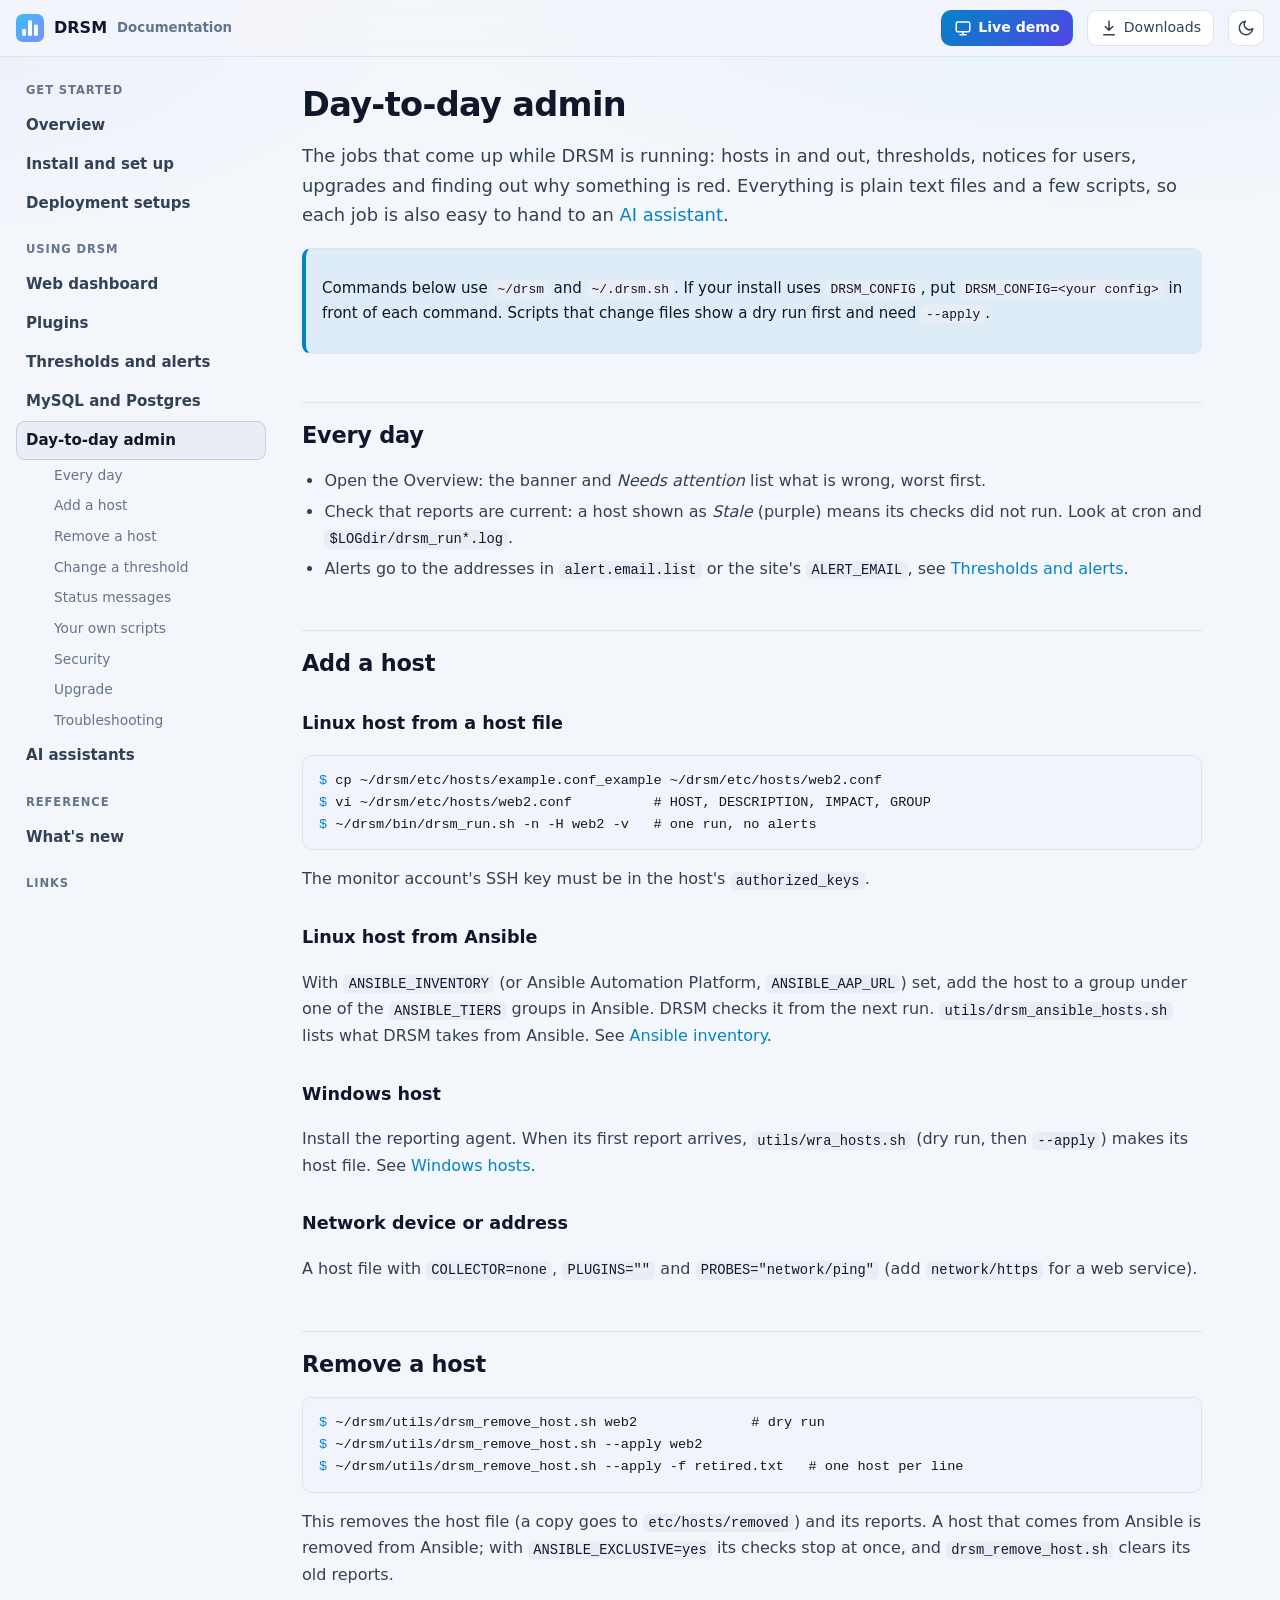
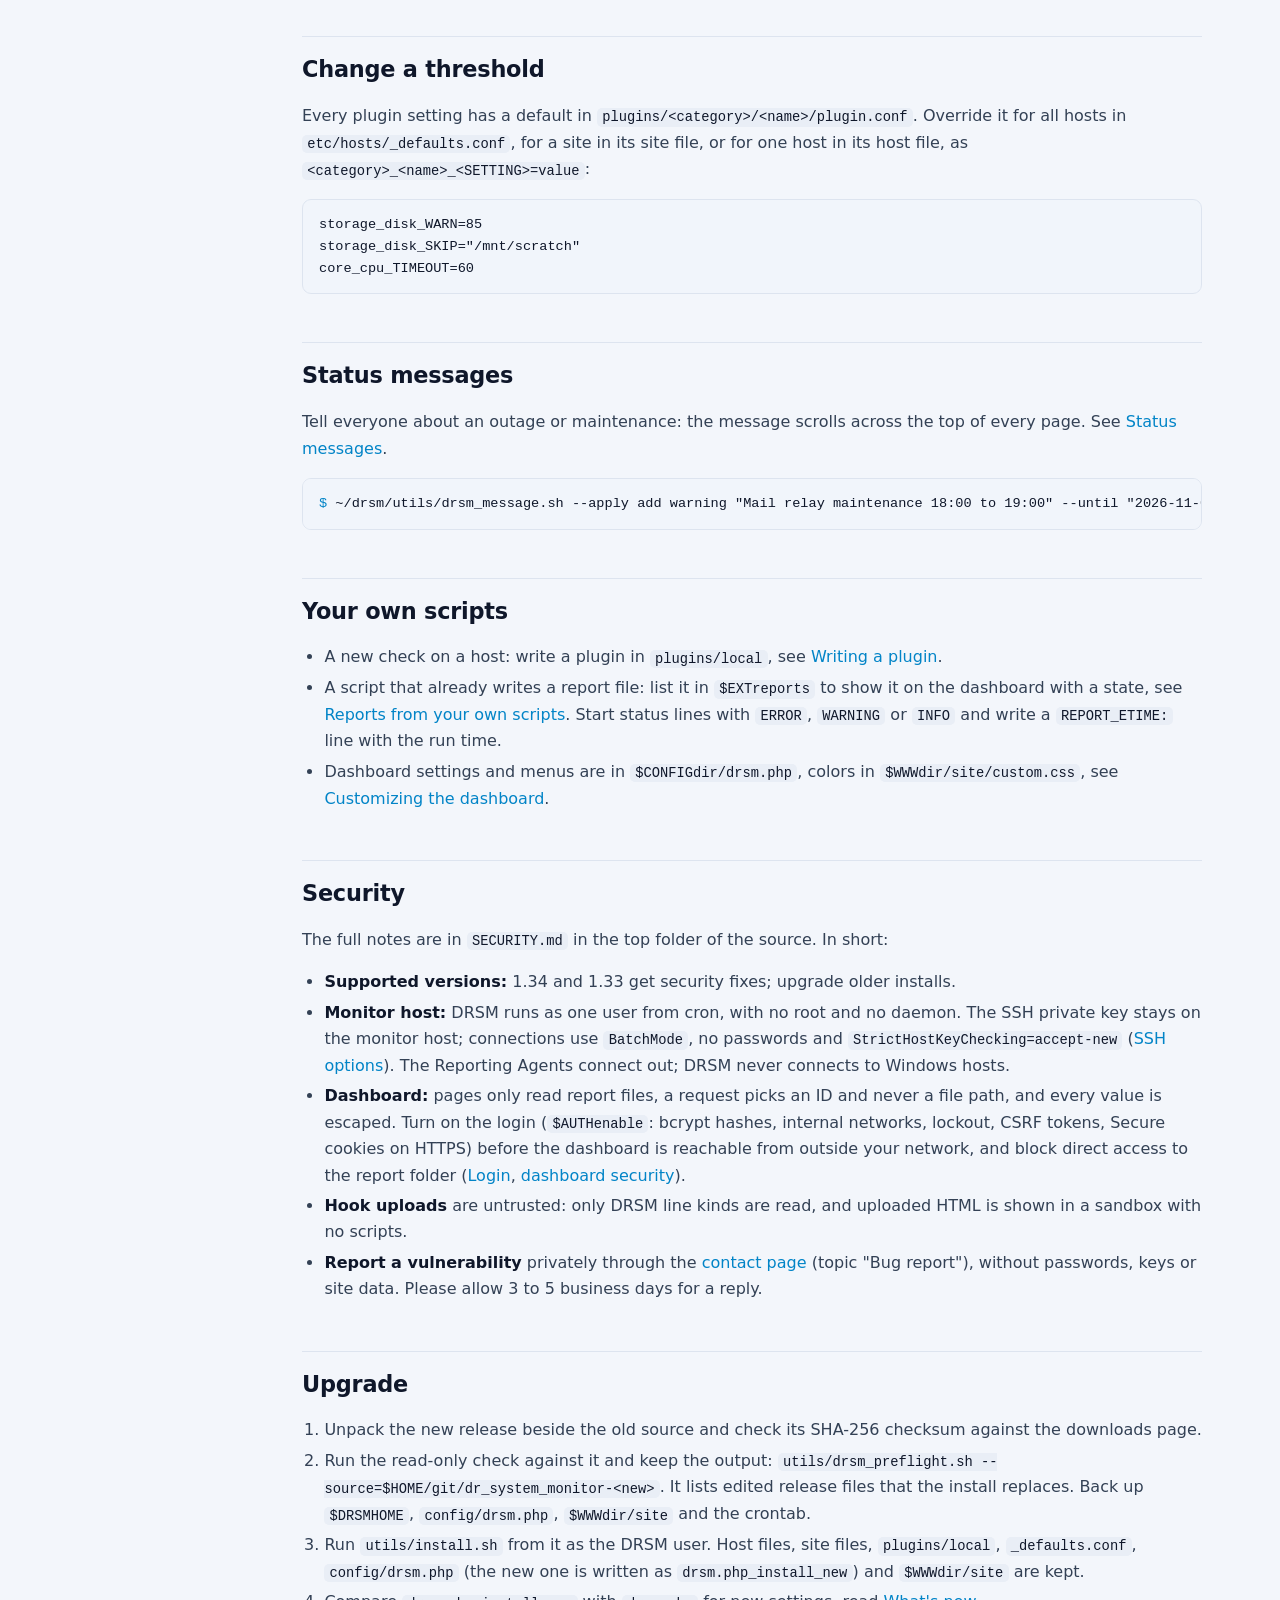
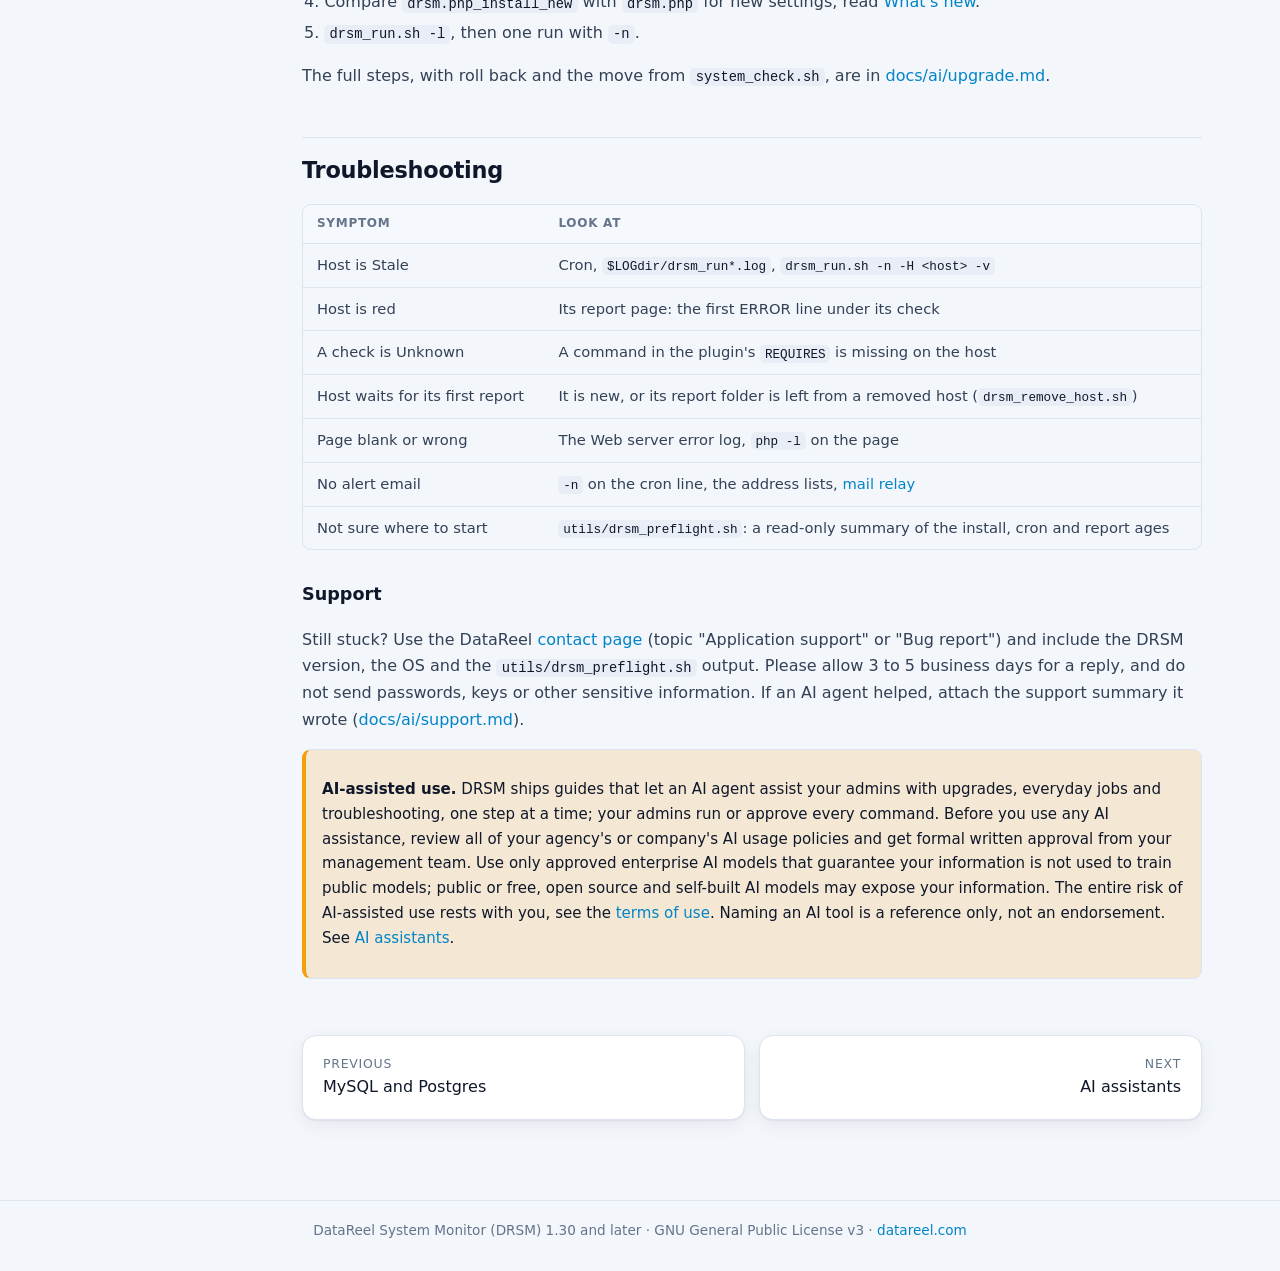
==== commit 63f195c7: "DRSM 1.34: SECURITY.md, AI-assisted guides, release notes New SECURITY.md: supported versions (1.34," ====
--- a/docs/admin.html
+++ b/docs/admin.html
@@ -24,7 +24,7 @@
 <div class="layout">
   <nav class="sidebar" aria-label="Documentation">
 
-    <h4>Get started</h4><a href="index.html">Overview</a><a href="install.html">Install and set up</a><a href="deployment.html">Deployment setups</a><h4>Using DRSM</h4><a href="dashboard.html">Web dashboard</a><a href="plugins.html">Plugins</a><a href="alerts.html">Thresholds and alerts</a><a href="databases.html">MySQL and Postgres</a><a href="admin.html" class="active" aria-current="page">Day-to-day admin</a><div class="toc"><a href="#daily">Every day</a><a href="#add">Add a host</a><a href="#remove">Remove a host</a><a href="#levels">Change a threshold</a><a href="#messages">Status messages</a><a href="#scripts">Your own scripts</a><a href="#upgrade">Upgrade</a><a href="#trouble">Troubleshooting</a></div><a href="ai-assistants.html">AI assistants</a><h4>Reference</h4><a href="changelog.html">What's new</a><h4>Links</h4><a href="https://datareel.com/drsm/dashboard/">Live demo</a><a href="https://datareel.com/downloads/drsm/">Downloads</a><a href="https://datareel.com/contact.php">Report an issue</a>
+    <h4>Get started</h4><a href="index.html">Overview</a><a href="install.html">Install and set up</a><a href="deployment.html">Deployment setups</a><h4>Using DRSM</h4><a href="dashboard.html">Web dashboard</a><a href="plugins.html">Plugins</a><a href="alerts.html">Thresholds and alerts</a><a href="databases.html">MySQL and Postgres</a><a href="admin.html" class="active" aria-current="page">Day-to-day admin</a><div class="toc"><a href="#daily">Every day</a><a href="#add">Add a host</a><a href="#remove">Remove a host</a><a href="#levels">Change a threshold</a><a href="#messages">Status messages</a><a href="#scripts">Your own scripts</a><a href="#security">Security</a><a href="#upgrade">Upgrade</a><a href="#trouble">Troubleshooting</a></div><a href="ai-assistants.html">AI assistants</a><h4>Reference</h4><a href="changelog.html">What's new</a><h4>Links</h4><a href="https://datareel.com/drsm/dashboard/">Live demo</a><a href="https://datareel.com/downloads/drsm/">Downloads</a><a href="https://datareel.com/contact.php">Report an issue</a>
   
   </nav>
   <main class="content" id="main">
@@ -75,6 +75,16 @@
 <li>Dashboard settings and menus are in <code>$CONFIGdir/drsm.php</code>, colors in <code>$WWWdir/site/custom.css</code>, see <a href="dashboard.html#customize">Customizing the dashboard</a>.</li>
 </ul>
 
+<h2 id="security">Security</h2>
+<p>The full notes are in <code>SECURITY.md</code> in the top folder of the source. In short:</p>
+<ul>
+<li><strong>Supported versions:</strong> 1.34 and 1.33 get security fixes; upgrade older installs.</li>
+<li><strong>Monitor host:</strong> DRSM runs as one user from cron, with no root and no daemon. The SSH private key stays on the monitor host; connections use <code>BatchMode</code>, no passwords and <code>StrictHostKeyChecking=accept-new</code> (<a href="deployment.html#cloud">SSH options</a>). The Reporting Agents connect out; DRSM never connects to Windows hosts.</li>
+<li><strong>Dashboard:</strong> pages only read report files, a request picks an ID and never a file path, and every value is escaped. Turn on the login (<code>$AUTHenable</code>: bcrypt hashes, internal networks, lockout, CSRF tokens, Secure cookies on HTTPS) before the dashboard is reachable from outside your network, and block direct access to the report folder (<a href="dashboard.html#login">Login</a>, <a href="dashboard.html#security">dashboard security</a>).</li>
+<li><strong>Hook uploads</strong> are untrusted: only DRSM line kinds are read, and uploaded HTML is shown in a sandbox with no scripts.</li>
+<li><strong>Report a vulnerability</strong> privately through the <a href="https://datareel.com/contact.php">contact page</a> (topic "Bug report"), without passwords, keys or site data. Please allow 3 to 5 business days for a reply.</li>
+</ul>
+
 <h2 id="upgrade">Upgrade</h2>
 <ol>
 <li>Unpack the new release beside the old source and check its SHA-256 checksum against the downloads page.</li>
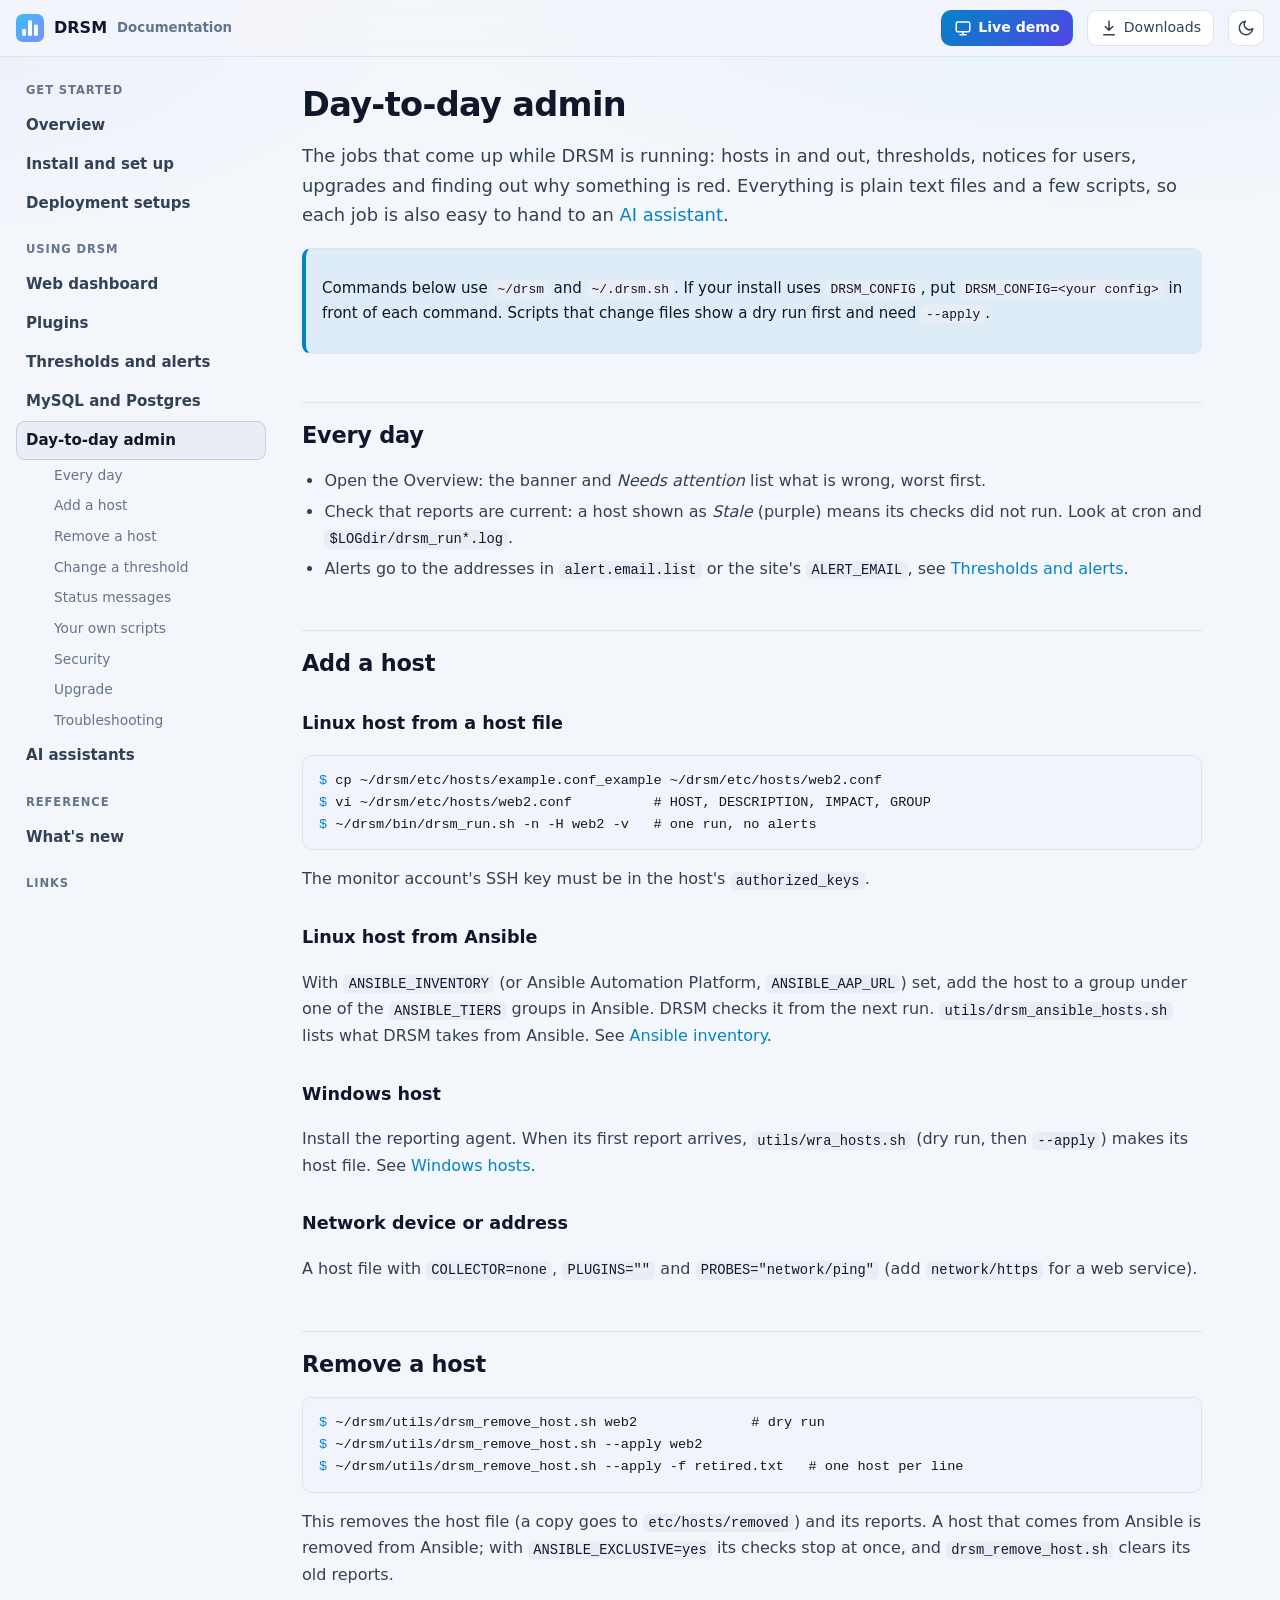
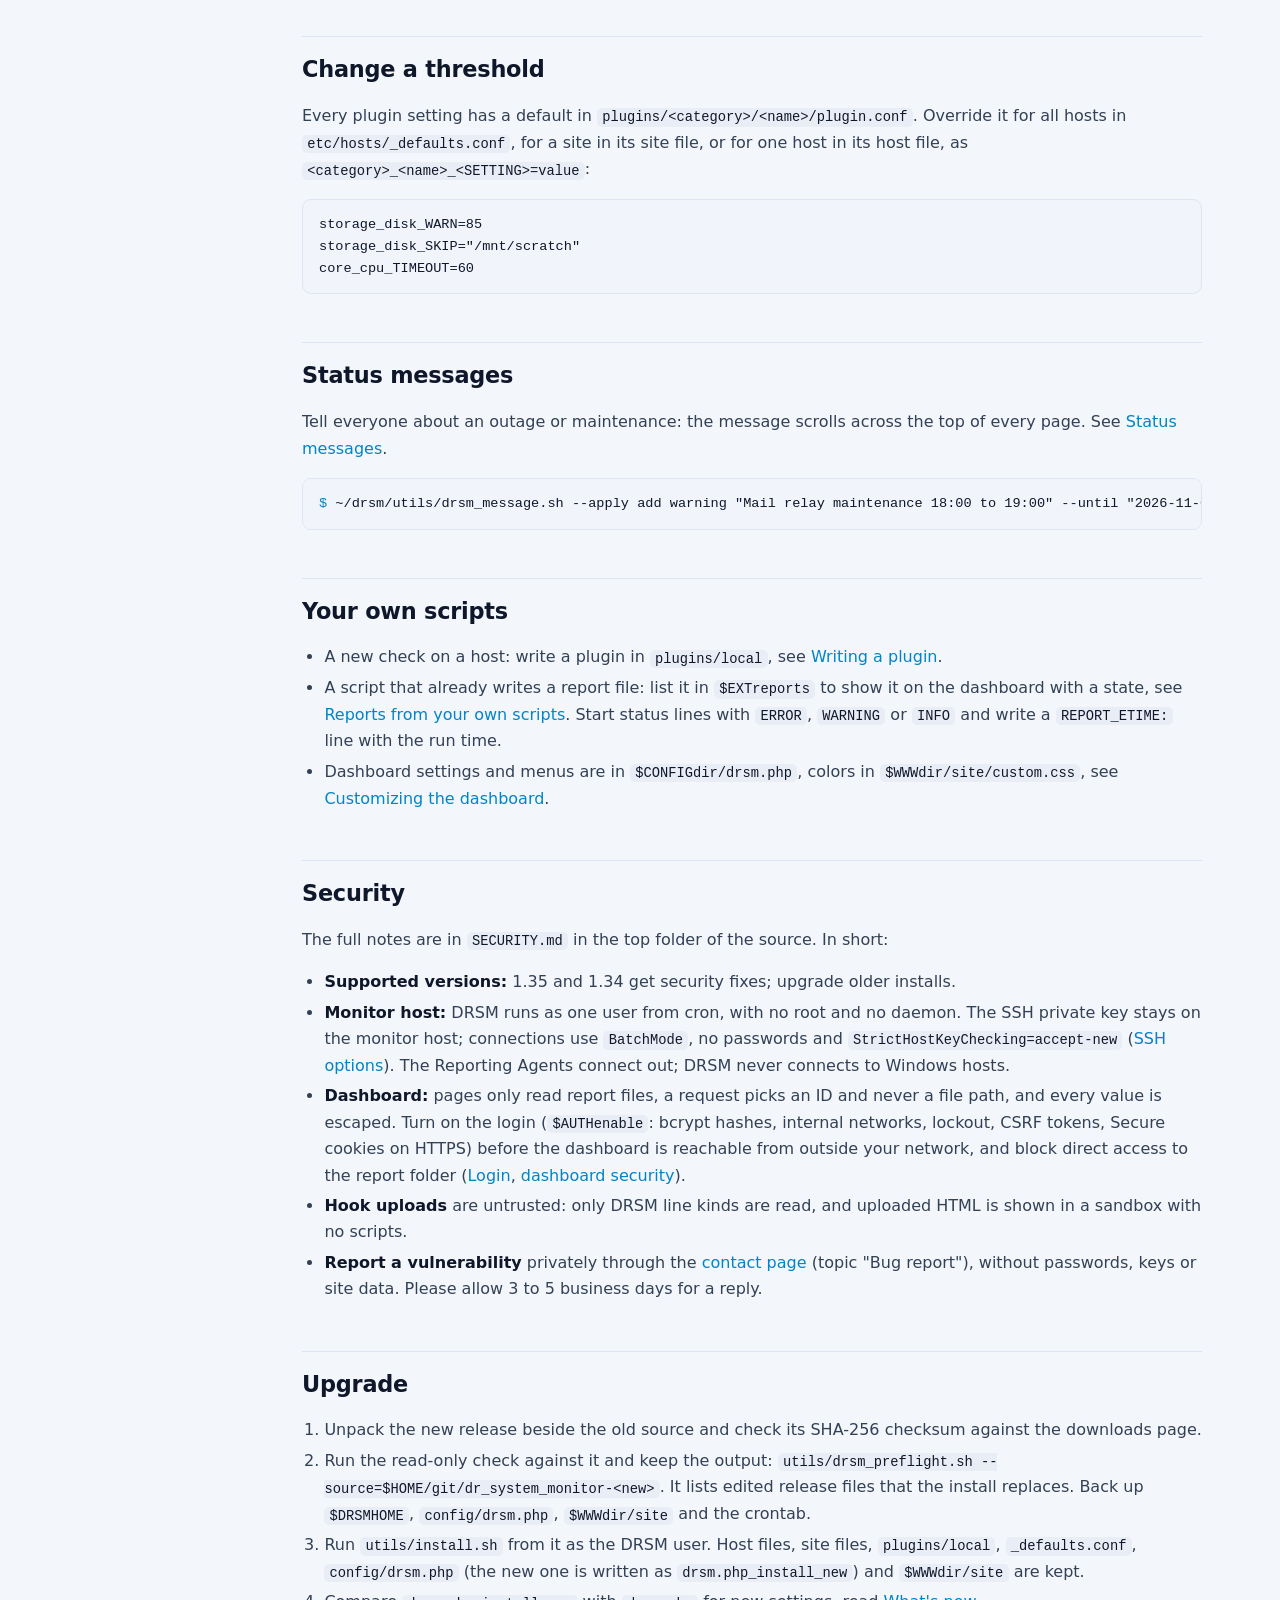
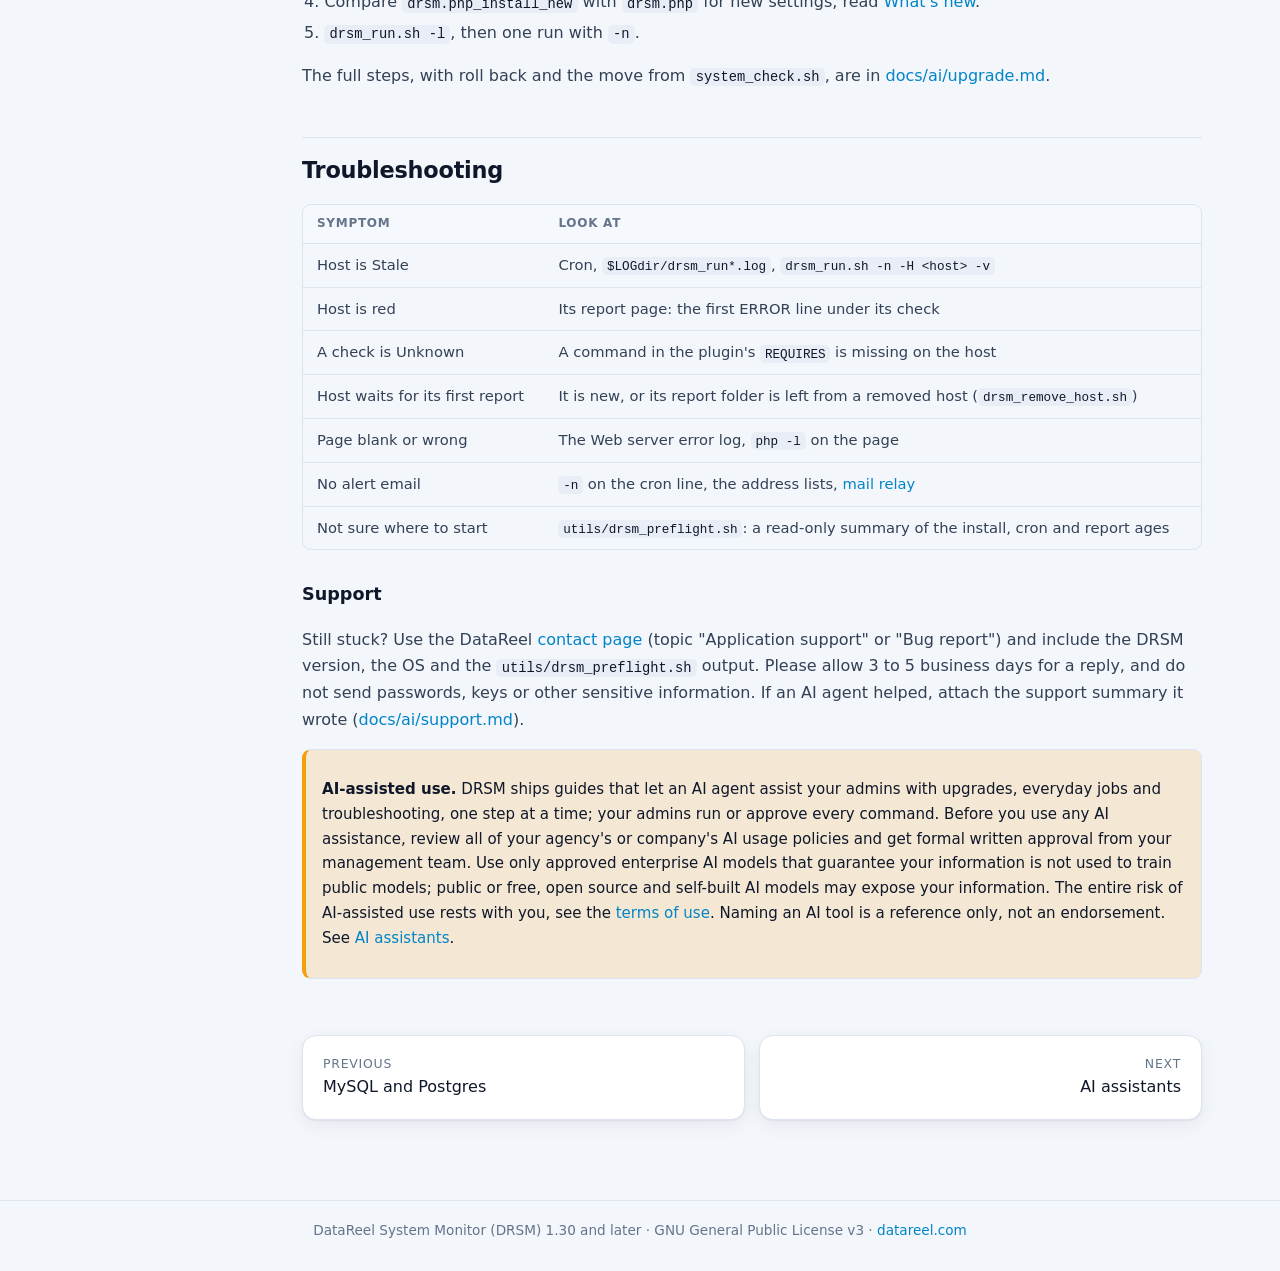
==== commit 1da091bf: "DRSM 1.35: Meters layout, agent host not reporting fix" ====
--- a/docs/admin.html
+++ b/docs/admin.html
@@ -78,7 +78,7 @@
 <h2 id="security">Security</h2>
 <p>The full notes are in <code>SECURITY.md</code> in the top folder of the source. In short:</p>
 <ul>
-<li><strong>Supported versions:</strong> 1.34 and 1.33 get security fixes; upgrade older installs.</li>
+<li><strong>Supported versions:</strong> 1.35 and 1.34 get security fixes; upgrade older installs.</li>
 <li><strong>Monitor host:</strong> DRSM runs as one user from cron, with no root and no daemon. The SSH private key stays on the monitor host; connections use <code>BatchMode</code>, no passwords and <code>StrictHostKeyChecking=accept-new</code> (<a href="deployment.html#cloud">SSH options</a>). The Reporting Agents connect out; DRSM never connects to Windows hosts.</li>
 <li><strong>Dashboard:</strong> pages only read report files, a request picks an ID and never a file path, and every value is escaped. Turn on the login (<code>$AUTHenable</code>: bcrypt hashes, internal networks, lockout, CSRF tokens, Secure cookies on HTTPS) before the dashboard is reachable from outside your network, and block direct access to the report folder (<a href="dashboard.html#login">Login</a>, <a href="dashboard.html#security">dashboard security</a>).</li>
 <li><strong>Hook uploads</strong> are untrusted: only DRSM line kinds are read, and uploaded HTML is shown in a sandbox with no scripts.</li>
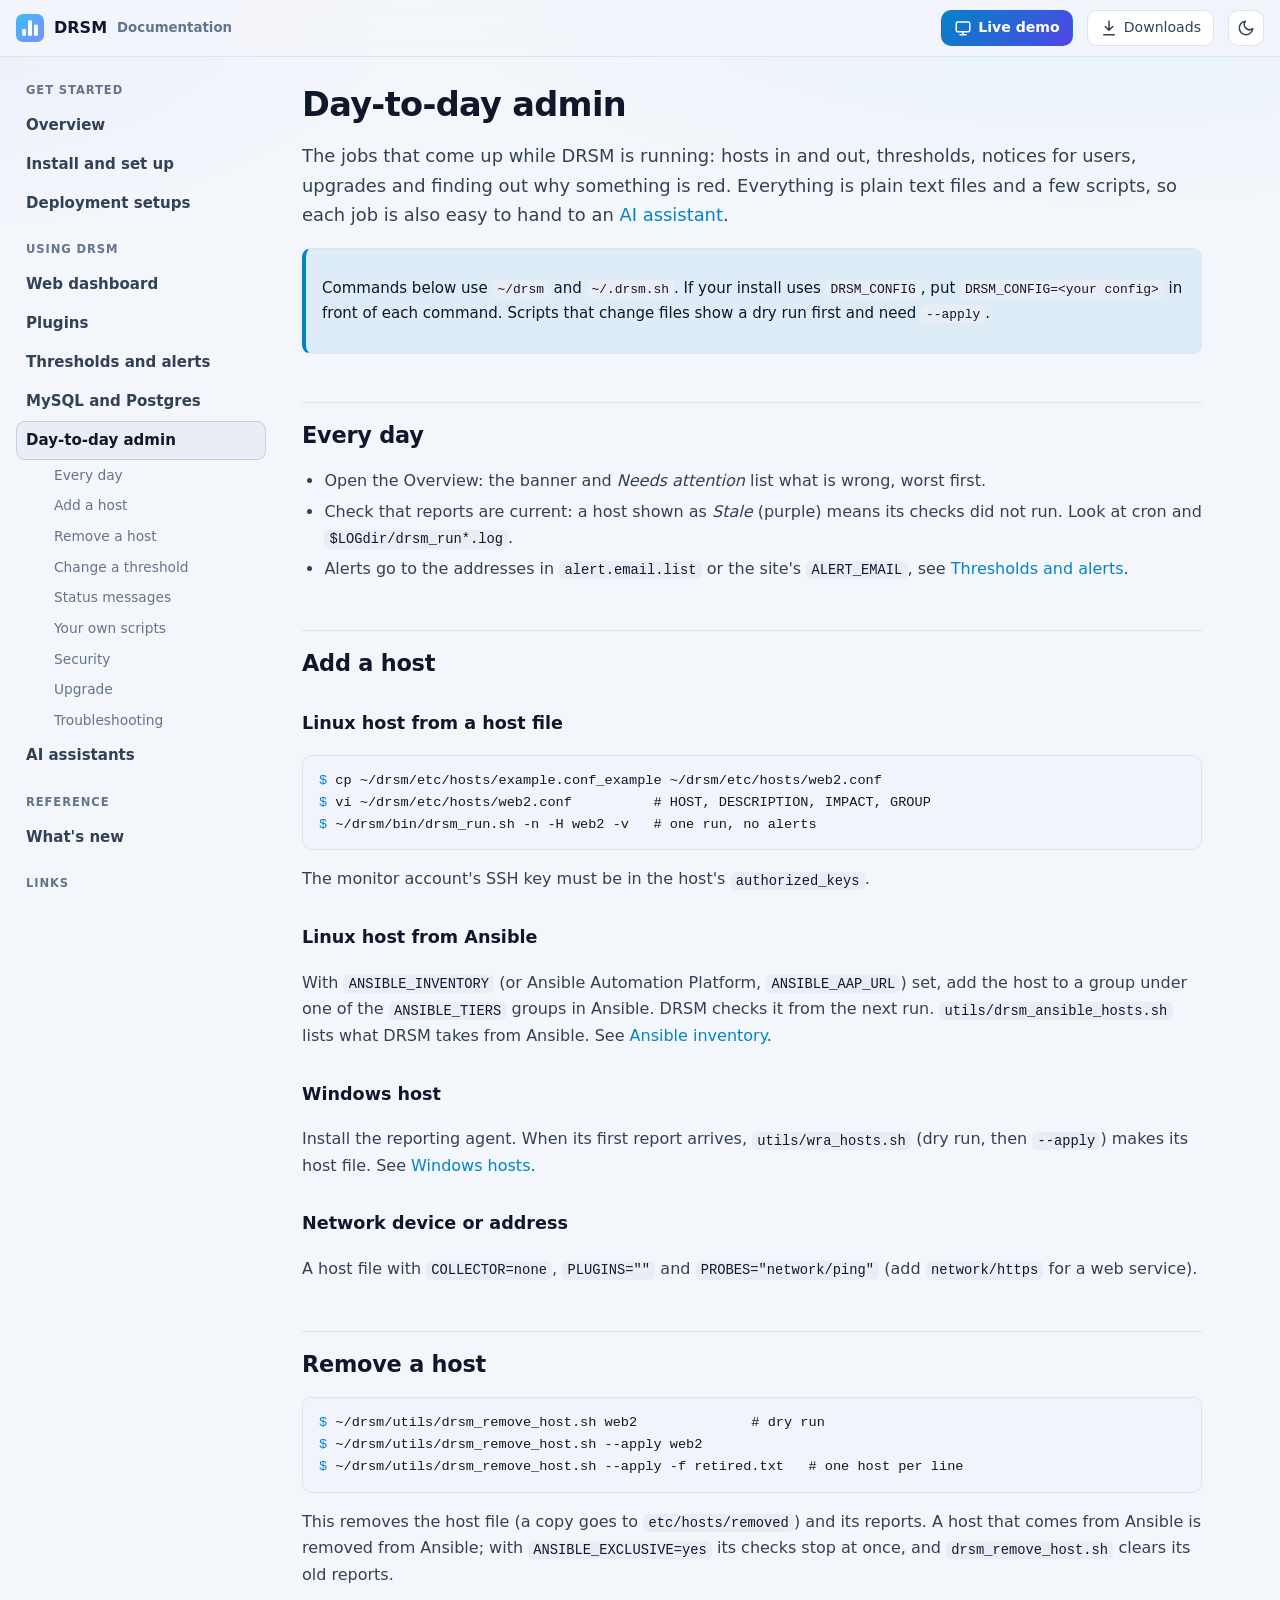
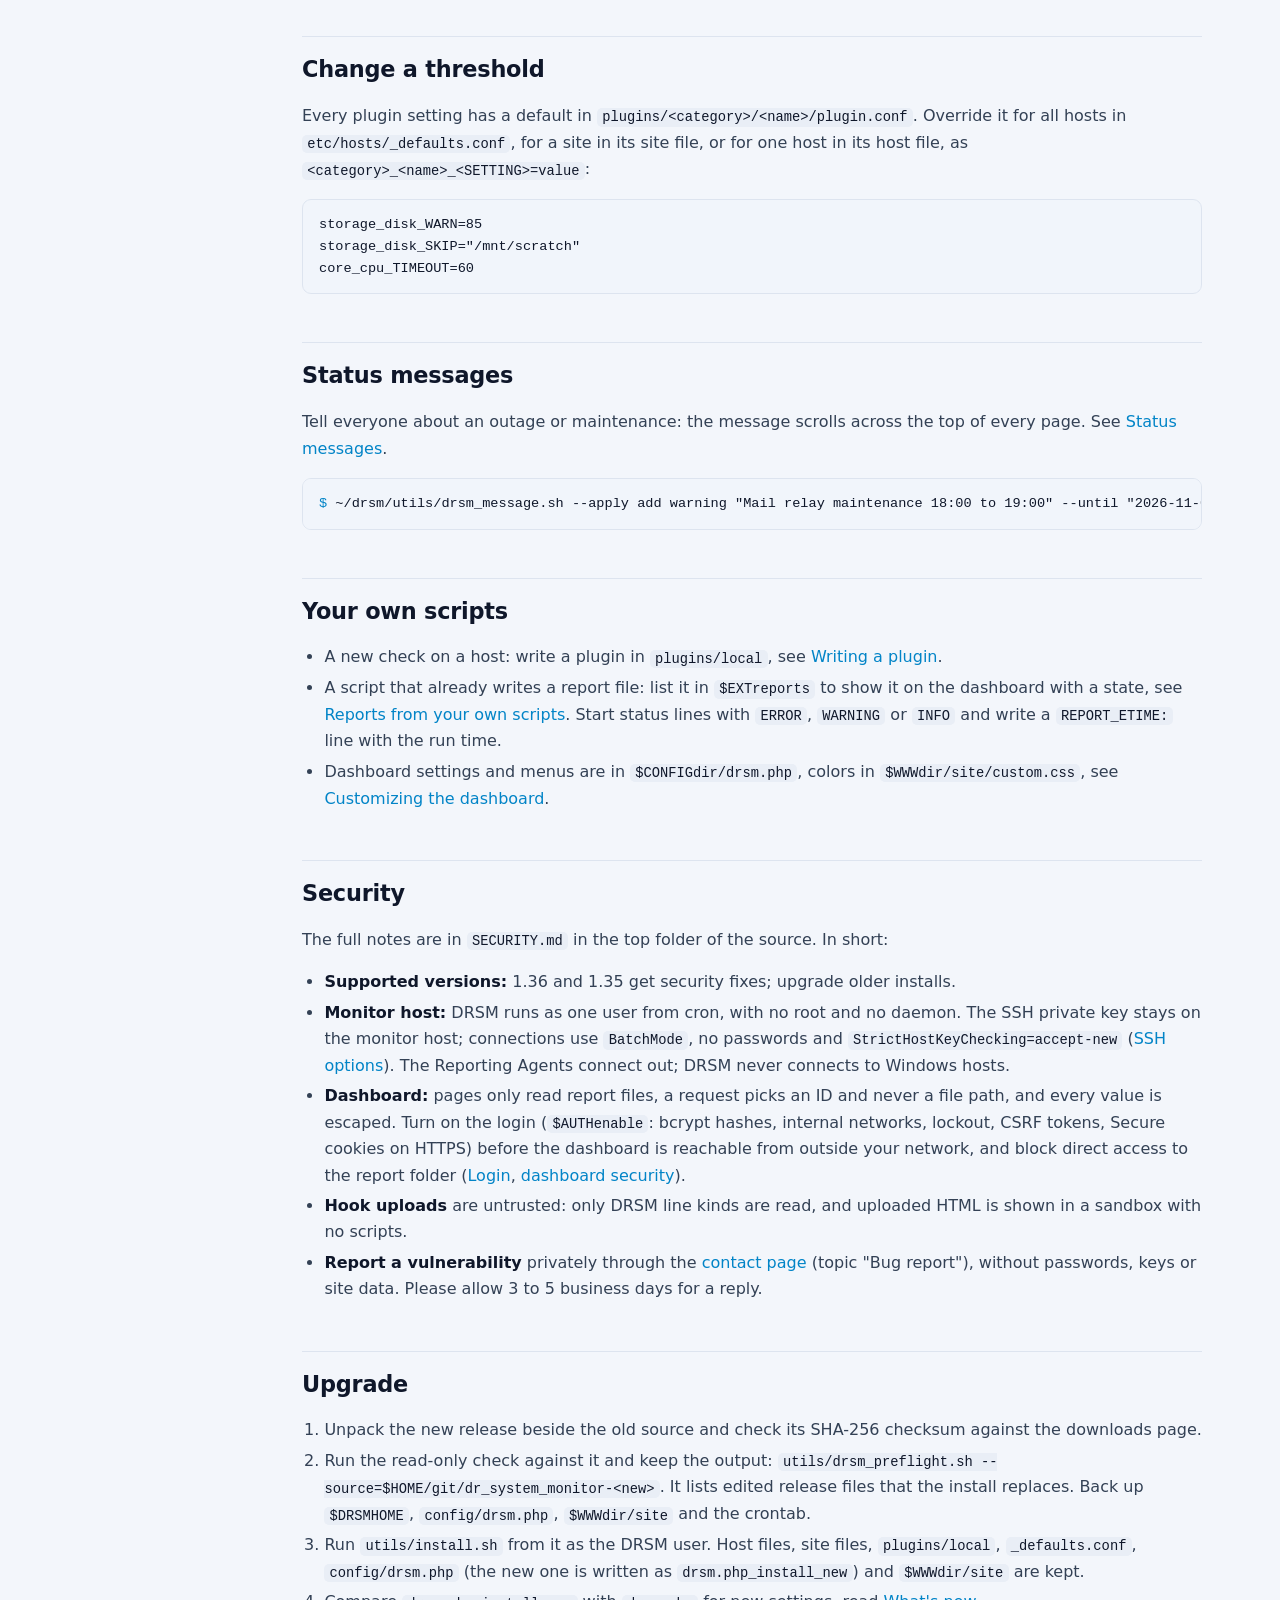
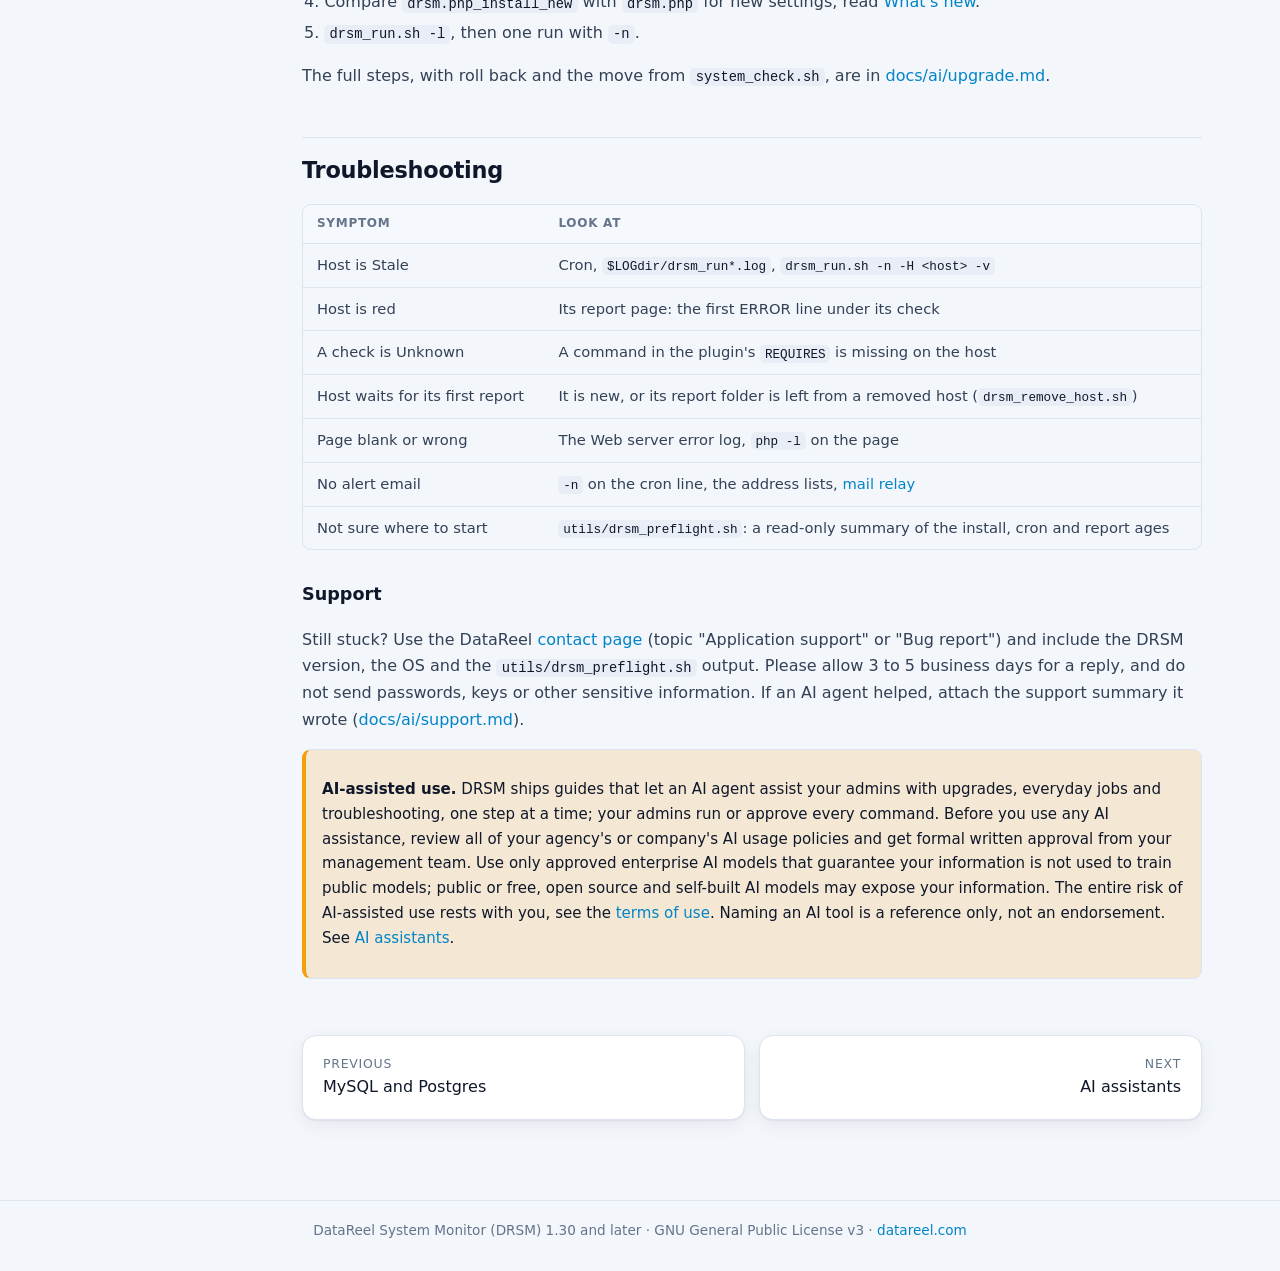
==== commit 9bd89098: "DRSM 1.36: version, CHANGELOG, supported versions Co-Authored-By: Claude Opus 5.5 <noreply@anthropic" ====
--- a/docs/admin.html
+++ b/docs/admin.html
@@ -78,7 +78,7 @@
 <h2 id="security">Security</h2>
 <p>The full notes are in <code>SECURITY.md</code> in the top folder of the source. In short:</p>
 <ul>
-<li><strong>Supported versions:</strong> 1.35 and 1.34 get security fixes; upgrade older installs.</li>
+<li><strong>Supported versions:</strong> 1.36 and 1.35 get security fixes; upgrade older installs.</li>
 <li><strong>Monitor host:</strong> DRSM runs as one user from cron, with no root and no daemon. The SSH private key stays on the monitor host; connections use <code>BatchMode</code>, no passwords and <code>StrictHostKeyChecking=accept-new</code> (<a href="deployment.html#cloud">SSH options</a>). The Reporting Agents connect out; DRSM never connects to Windows hosts.</li>
 <li><strong>Dashboard:</strong> pages only read report files, a request picks an ID and never a file path, and every value is escaped. Turn on the login (<code>$AUTHenable</code>: bcrypt hashes, internal networks, lockout, CSRF tokens, Secure cookies on HTTPS) before the dashboard is reachable from outside your network, and block direct access to the report folder (<a href="dashboard.html#login">Login</a>, <a href="dashboard.html#security">dashboard security</a>).</li>
 <li><strong>Hook uploads</strong> are untrusted: only DRSM line kinds are read, and uploaded HTML is shown in a sandbox with no scripts.</li>
